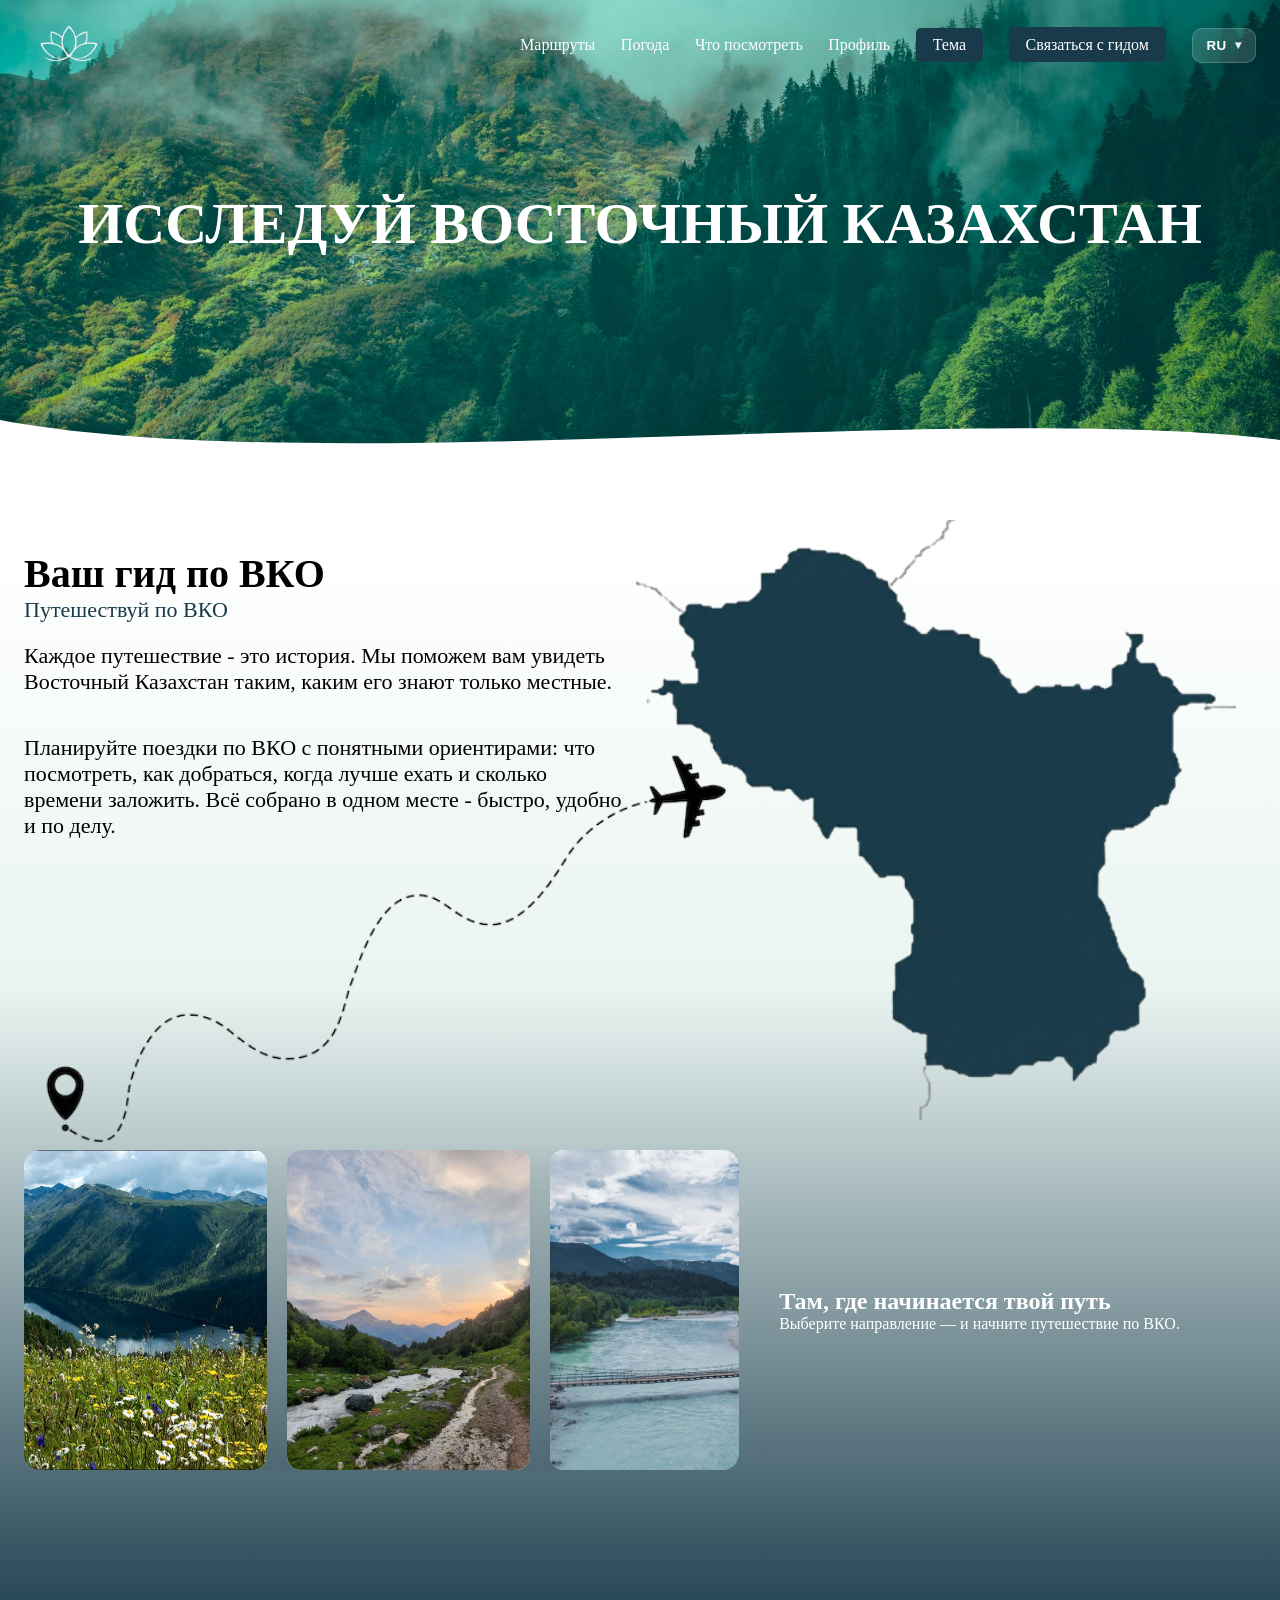
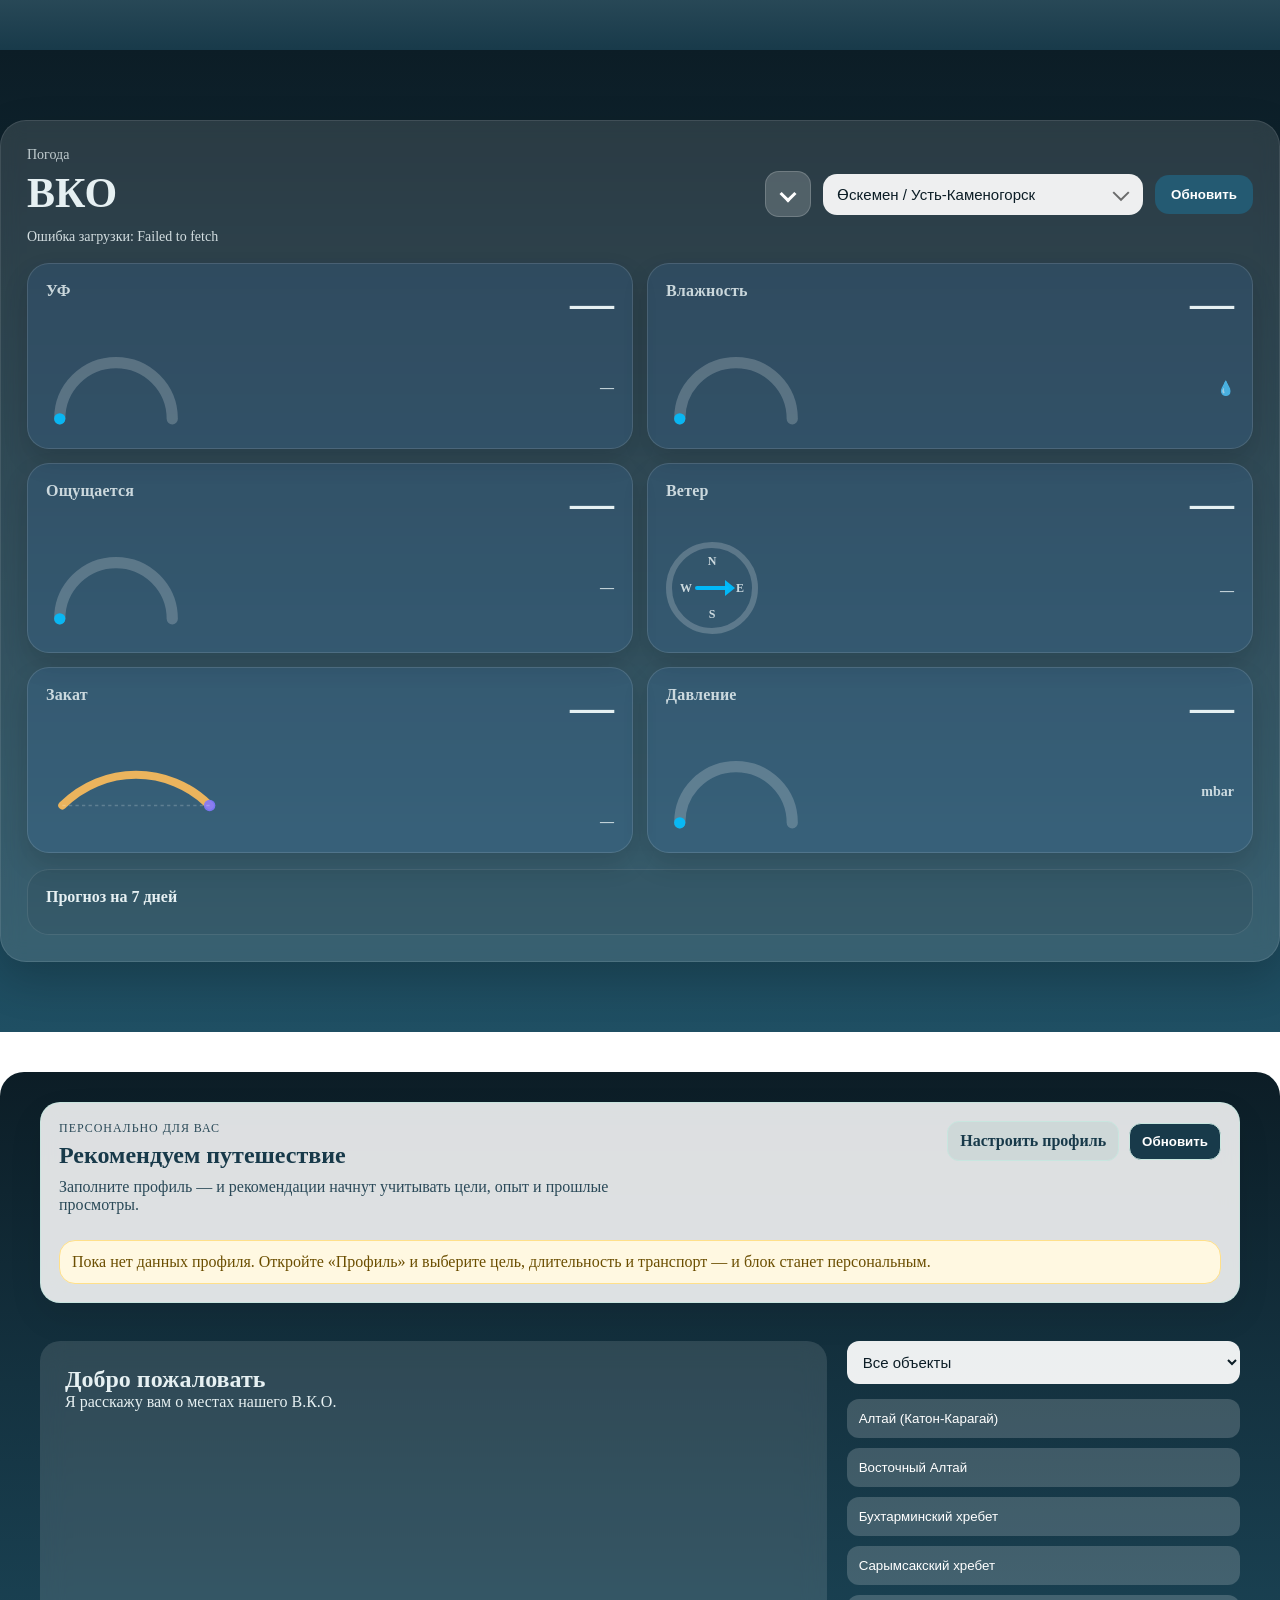
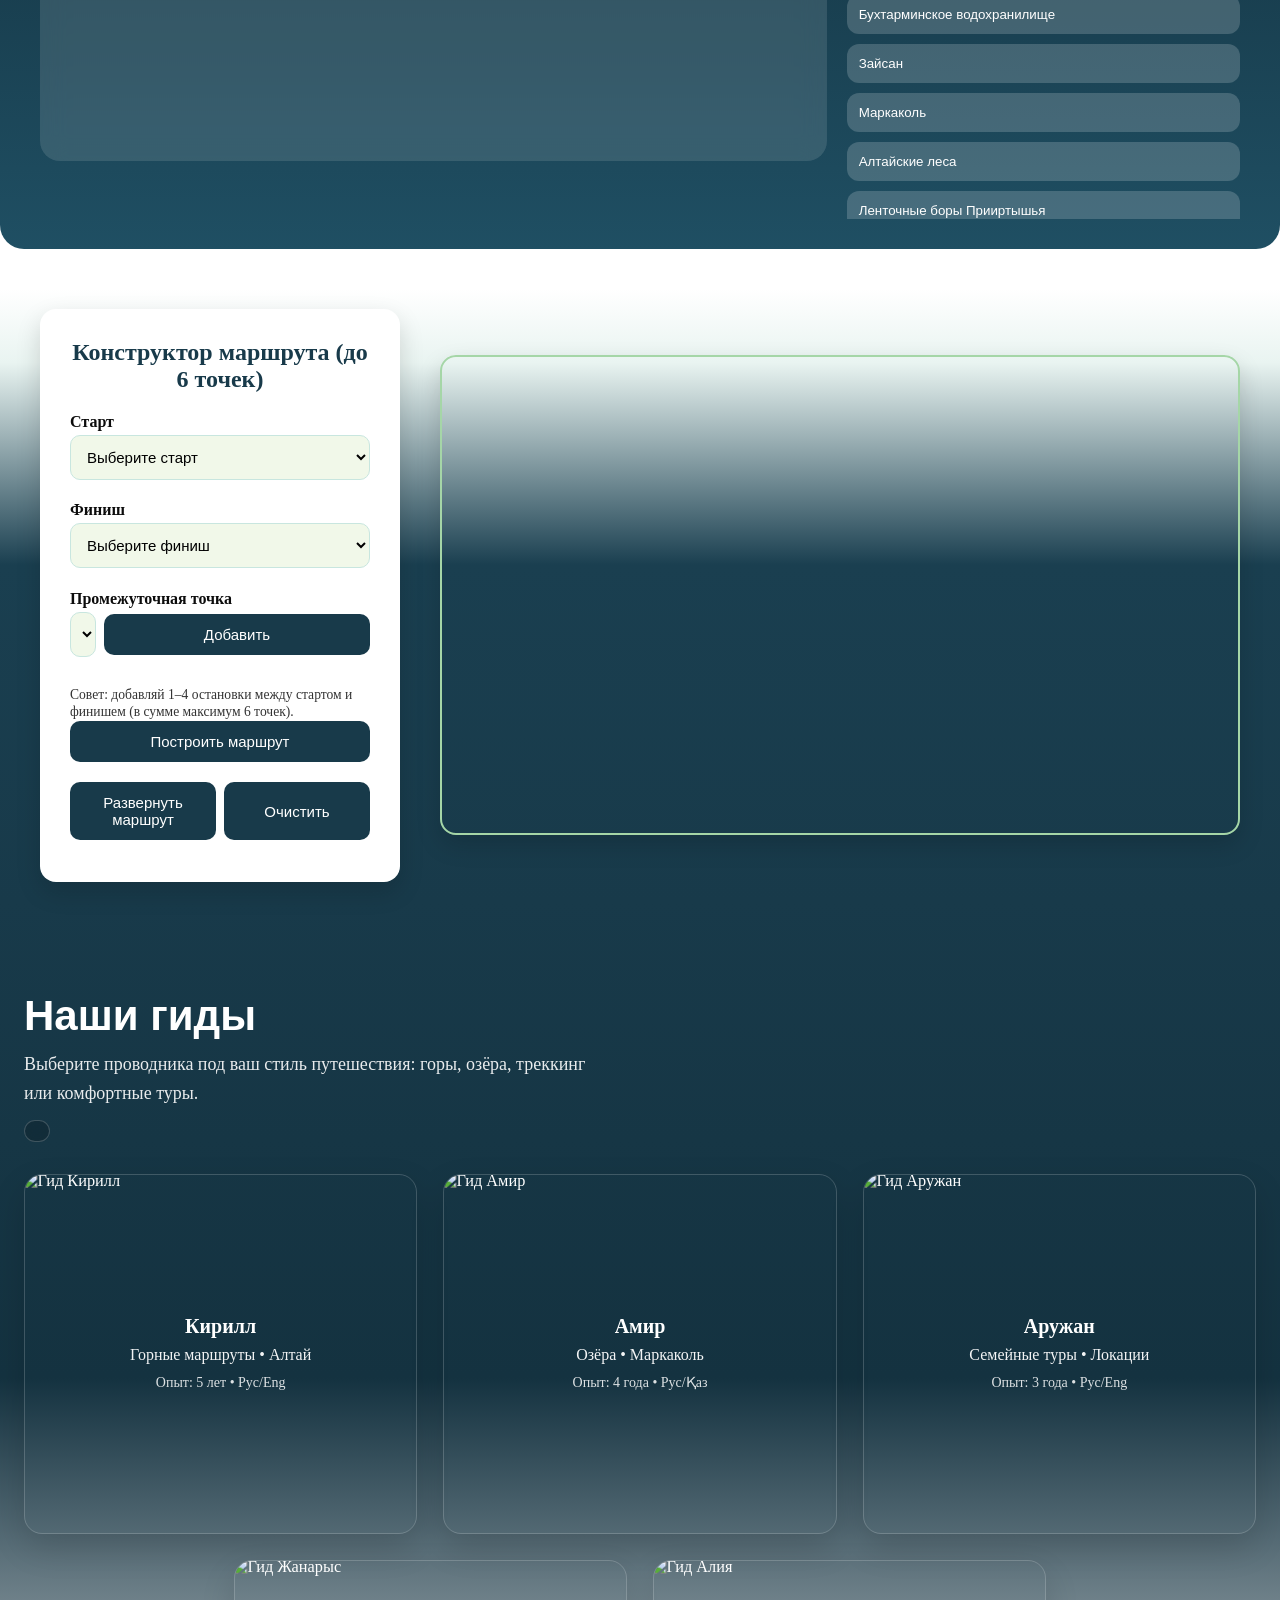
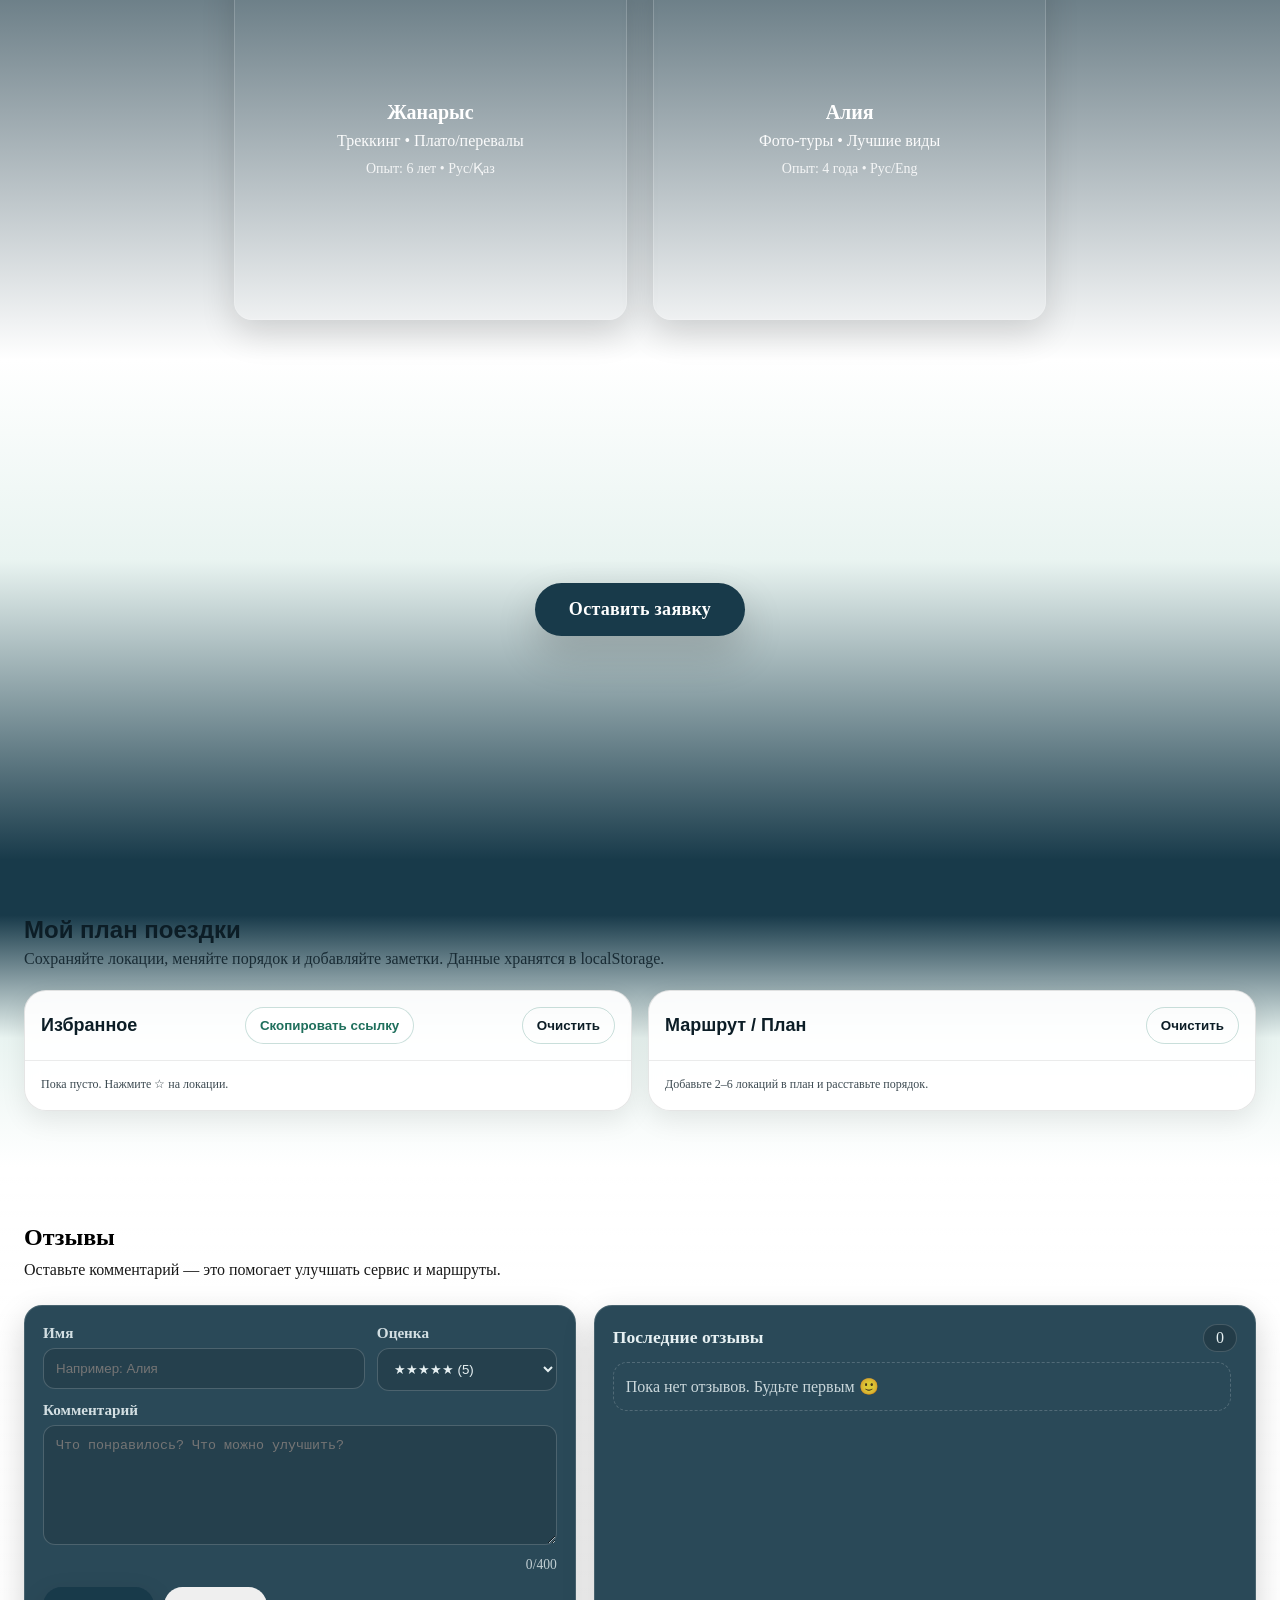
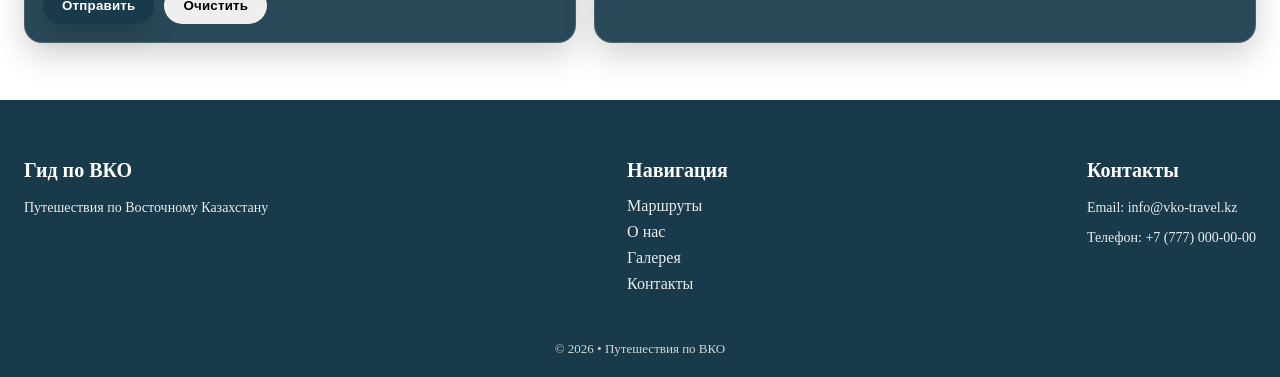
==== index_personalized.multistop.html @ 63cfa0b7 "Add files via upload" ====
<!DOCTYPE html>
<html lang="ru">
<head>
    <meta charset="UTF-8">
    <title>Гид по Восточному Казахстану</title>

    <!-- ОСНОВНОЙ CSS -->
    <link rel="stylesheet" href="quide_1.fixed.full.v2.css">
    <link rel="stylesheet" href="https://unpkg.com/leaflet/dist/leaflet.css">
    <link rel="stylesheet" href="https://unpkg.com/leaflet-routing-machine/dist/leaflet-routing-machine.css">



</head>

<body>

    <!-- ===== HEADER ===== -->
    <div class="wrapper">
        <svg class="wave" viewBox="0 0 1440 150" preserveAspectRatio="none">
            <path d="M0,30 C360,120 1080,0 1440,60 L1440,150 L0,150 Z" fill="#ffffff"></path>
        </svg>

        <header class="container">
            <div class="header-top">
                <img src="lotus.png" class="LOGO">
                <nav class="main-nav">
                    <ul>
                        <li><a href="#map12345">Маршруты</a></li>
                        <li><a href="#wx">Погода</a></li>
                        <li><a href="#info">Что посмотреть</a></li>
                        <li><a href="profile_1_v2.html">Профиль</a></li>
                        <li class="theme-toggle">
                            <button id="themeToggle">Тема</button>
                        </li>
                        <li class="btn"><a href="tel:+77711623673">Связаться с гидом</a></li>
                        <li class="lang" id="langSwitch">
                            <button class="lang-btn" type="button" aria-haspopup="true" aria-expanded="false" aria-label="Выбор языка">
                                RU
                                <span class="lang-caret" aria-hidden="true">▾</span>
                            </button>

                            <div class="lang-menu" role="menu" aria-label="Языки">
                                <a class="lang-item is-active" role="menuitem" href="HTMLPage2.html" lang="ru" hreflang="ru">Русский</a>
                                <a class="lang-item" role="menuitem" href="HTMLPage2_KZ.html" lang="kk" hreflang="kk">Қазақша</a>
                                <a class="lang-item" role="menuitem" href="HTMLPage2_EN.html" lang="en" hreflang="en">English</a>
                            </div>
                        </li>

                    </ul>
                </nav>

            </div>
            <h1>ИССЛЕДУЙ ВОСТОЧНЫЙ КАЗАХСТАН</h1>


        </header>
    </div>

    <!-- ===== HERO ===== -->
    <div class="second">
        <div class="hero container">
            <img class="map" id="heroMap" src="map.png" alt="Карта ВКО">

            <div class="hero-info">
                <h3>Ваш гид по ВКО</h3>
                <p id="green">Путешествуй по ВКО</p>

                <p>
                    Каждое путешествие - это история.
                    Мы поможем вам увидеть Восточный Казахстан таким, каким его знают только местные.
                </p>

                <p>
                    Планируйте поездки по ВКО с понятными ориентирами: что посмотреть, как добраться, когда лучше ехать и сколько времени заложить.
                    Всё собрано в одном месте - быстро, удобно и по делу.
                </p>
            </div>

            <img class="air" src="air.png" alt="">
        </div>

        <!-- ВАЖНО: сброс float/обтекания, чтобы карусель начиналась корректно -->
        <div style="clear: both;"></div>

        <section class="carusel">
            <div class="main_cro container">
                <div class="events-slider no-arrows">
                    <div class="events-window">
                        <div class="events-track">

                            <div class="card"><img src="katon-plato.jpg" alt="Фото 2"></div>
                            <div class="card"><img src="katon.jpeg" alt="Фото 2"></div>
                            <div class="card"><img src="katon-rika.jpg" alt="Фото 2"></div>
                            <div class="card"><img src="liys.png" alt="Фото 2"></div>
                            <div class="card"><img src="goluboyozero.jpeg" alt="Фото 2"></div>
                            <div class="card"><img src="tursugyn.jpg" alt="Фото 2"></div>
                            <div class="card"><img src="katon-plato.jpg" alt="Фото 2"></div>
                            <div class="card"><img src="osyl.jpeg" alt="Фото 2"></div>
                            <div class="card"><img src="beluha.png" alt="Фото 2"></div>
                            <div class="card"><img src="priirtysh.jpg" alt="Фото 3"></div>
                            <div class="card"><img src="vodopad.jpeg" alt="Фото 2"></div>
                            <div class="card"><img src="ozera.jpeg" alt="Фото 2"></div>

                            <div class="card"><img src="sibiny_1.jpeg" alt="Фото 2"></div>
                            <div class="card"><img src="sibiny_2.jpeg" alt="Фото 2"></div>
                            <div class="card"><img src="turgen.jpg" alt="Фото 2"></div>
                            <div class="card"><img src="zakat.jpg" alt="Фото 2"></div>
                            <div class="card"><img src="krasivo.jpeg" alt="Фото 2"></div>
                            <div class="card"><img src="sibiny_1.jpeg" alt="Фото 2"></div>
                            <div class="card"><img src="gorakrasivo.jpeg" alt="Фото 3"></div>


                        </div>
                    </div>
                </div>

                <div class="nothero-info">
                    <h2>Там, где начинается твой путь</h2>
                    <p>Выберите направление — и начните путешествие по ВКО.</p>
                </div>
            </div>
        </section>
    </div>


    <section class="wx-screen" id="wx">
        <div class="container wx-wrap">
            <div class="wx-top">
                <div>
                    <div class="wx-kicker">Погода</div>
                    <h2 class="wx-title">ВКО</h2>
                </div>

                <div class="wx-controls">
                    <button class="wx-collapse" id="wxCollapse" aria-expanded="true" title="Свернуть/развернуть">
                        <span class="wx-chev" aria-hidden="true"></span>
                    </button>

                    <div class="wx-select-wrap">
                        <select class="wx-select" id="wxRegion"></select>
                    </div>

                    <button class="wx-btn" id="wxReload" type="button">Обновить</button>
                </div>
            </div>

            <div class="wx-meta" id="wxMeta">Загрузка…</div>

            <div class="wx-panel" id="wxPanel">
                <div class="wx-grid">
                    <!-- 1: UV -->
                    <div class="wx-card" data-card="uv">
                        <div class="wx-card-head">
                            <div class="wx-label">УФ</div>
                            <div class="wx-big" id="uvText">—</div>
                        </div>

                        <div class="wx-gauge">
                            <svg viewBox="0 0 120 80" class="wx-gsvg">
                                <path class="wx-track" d="M10 70 A50 50 0 0 1 110 70" />
                                <path class="wx-prog" d="M10 70 A50 50 0 0 1 110 70" />
                                <circle class="wx-dot" cx="10" cy="70" r="5" />
                            </svg>
                            <div class="wx-sub" id="uvSub">—</div>
                        </div>
                    </div>

                    <!-- 2: Humidity -->
                    <div class="wx-card" data-card="hum">
                        <div class="wx-card-head">
                            <div class="wx-label">Влажность</div>
                            <div class="wx-big" id="humText">—</div>
                        </div>

                        <div class="wx-gauge">
                            <svg viewBox="0 0 120 80" class="wx-gsvg">
                                <path class="wx-track" d="M10 70 A50 50 0 0 1 110 70" />
                                <path class="wx-prog" d="M10 70 A50 50 0 0 1 110 70" />
                                <circle class="wx-dot" cx="10" cy="70" r="5" />
                            </svg>
                            <div class="wx-sub">💧</div>
                        </div>
                    </div>

                    <!-- 3: Feels like -->
                    <div class="wx-card" data-card="feel">
                        <div class="wx-card-head">
                            <div class="wx-label">Ощущается</div>
                            <div class="wx-big" id="feelText">—</div>
                        </div>

                        <div class="wx-gauge">
                            <svg viewBox="0 0 120 80" class="wx-gsvg">
                                <path class="wx-track" d="M10 70 A50 50 0 0 1 110 70" />
                                <path class="wx-prog" d="M10 70 A50 50 0 0 1 110 70" />
                                <circle class="wx-dot" cx="10" cy="70" r="5" />
                            </svg>
                            <div class="wx-sub" id="feelSub">—</div>
                        </div>
                    </div>

                    <!-- 4: Wind -->
                    <div class="wx-card" data-card="wind">
                        <div class="wx-card-head">
                            <div class="wx-label">Ветер</div>
                            <div class="wx-big" id="windText">—</div>
                        </div>

                        <div class="wx-compass">
                            <div class="wx-compass-ring">
                                <div class="wx-n">N</div><div class="wx-e">E</div><div class="wx-s">S</div><div class="wx-w">W</div>
                                <div class="wx-arrow" id="windArrow"></div>
                            </div>
                            <div class="wx-sub" id="windSub">—</div>
                        </div>
                    </div>

                    <!-- 5: Sunset -->
                    <div class="wx-card" data-card="sun">
                        <div class="wx-card-head">
                            <div class="wx-label">Закат</div>
                            <div class="wx-big" id="sunsetText">—</div>
                        </div>

                        <div class="wx-sunline">
                            <svg viewBox="0 0 220 90" class="wx-sunsvg">
                                <path class="wx-suntrack" d="M20 70 C70 20 150 20 200 70" />
                                <circle class="wx-sundot" cx="200" cy="70" r="7" />
                                <line class="wx-horizon" x1="20" y1="70" x2="200" y2="70" />
                            </svg>
                            <div class="wx-sub" id="sunSub">—</div>
                        </div>
                    </div>

                    <!-- 6: Pressure -->
                    <div class="wx-card" data-card="press">
                        <div class="wx-card-head">
                            <div class="wx-label">Давление</div>
                            <div class="wx-big" id="pressText">—</div>
                        </div>

                        <div class="wx-gauge">
                            <svg viewBox="0 0 120 80" class="wx-gsvg">
                                <path class="wx-track" d="M10 70 A50 50 0 0 1 110 70" />
                                <path class="wx-prog" d="M10 70 A50 50 0 0 1 110 70" />
                                <circle class="wx-dot" cx="10" cy="70" r="5" />
                            </svg>
                            <div class="wx-sub">mbar</div>
                        </div>
                    </div>
                </div>

                <div class="wx-forecast">
                    <div class="wx-forecast-title">Прогноз на 7 дней</div>
                    <div class="wx-days" id="wxDays"></div>
                </div>
            </div>
        </div>
    </section>


    <div class="app">


        <!-- ===== ПЕРСОНАЛЬНЫЕ РЕКОМЕНДАЦИИ ===== -->
        <section class="reco" id="reco" aria-labelledby="recoTitle">
            <div class="reco-head">
                <div>
                    <div class="reco-kicker">Персонально для вас</div>
                    <h2 class="reco-title" id="recoTitle">Рекомендуем путешествие</h2>
                    <p class="reco-sub" id="recoSub">Заполните профиль — и рекомендации начнут учитывать цели, опыт и прошлые просмотры.</p>
                </div>

                <div class="reco-actions">
                    <a class="reco-link" href="profile_1_v2.html" title="Настроить профиль">Настроить профиль</a>
                    <button class="reco-btn" id="recoRefresh" type="button" title="Пересчитать рекомендации">Обновить</button>
                </div>
            </div>

            <div class="reco-grid" id="recoGrid" aria-live="polite"></div>

            <div class="reco-empty" id="recoEmpty" hidden>
                <p style="margin:0;">Пока нет данных профиля. Откройте «Профиль» и выберите цель, длительность и транспорт — и блок станет персональным.</p>
            </div>
        </section>

        <!-- ИНФО-ЭКРАН -->
        <div class="info-panel" id="info">
            <h2>Добро пожаловать</h2>
            <p>Я расскажу вам о местах нашего В.К.О.</p>
        </div>

        <!-- ПАНЕЛЬ УПРАВЛЕНИЯ -->
        <div class="side">
            <select id="filter" onchange="applyFilter()">
                <option value="all">Все объекты</option>
                <option value="mountains">Горы и хребты</option>
                <option value="lakes">Озёра и водохранилища</option>
                <option value="rivers">Реки</option>
                <option value="forests">Леса и тайга</option>
                <option value="plateaus">Плато</option>
                <option value="canyons">Каньоны и ущелья</option>
                <option value="steppes">Степи и луга</option>
                <option value="glaciers">Ледники</option>
            </select>

            <div class="buttons" id="buttons"></div>
        </div>
    </div>


    <script src="script_personalized.fixed.v2.js"></script>

    <script>
        /* ===== Персонализация главной страницы по localStorage.userProfile ===== */
        (function () {
            const PROFILE_KEY = "userProfile";
            const HISTORY_KEY = "userHistory_v1";

            function safeParse(json) {
                try { return JSON.parse(json); } catch { return null; }
            }

            function getProfile() {
                const raw = localStorage.getItem(PROFILE_KEY);
                const p = raw ? safeParse(raw) : null;
                if (!p || typeof p !== "object") return null;
                return {
                    name: typeof p.name === "string" ? p.name.trim() : "",
                    notes: typeof p.notes === "string" ? p.notes.trim() : "",
                    goal: typeof p.goal === "string" ? p.goal : "",
                    level: typeof p.level === "string" ? p.level : "",
                    duration: typeof p.duration === "string" ? p.duration : "",
                    transport: typeof p.transport === "string" ? p.transport : "",
                    interests: Array.isArray(p.interests) ? p.interests.filter(Boolean) : [],
                };
            }

            function getHistory() {
                const raw = localStorage.getItem(HISTORY_KEY);
                const h = raw ? safeParse(raw) : null;
                if (!h || typeof h !== "object") {
                    return { views: {}, byType: {}, last: [] };
                }
                return {
                    views: (h.views && typeof h.views === "object") ? h.views : {},
                    byType: (h.byType && typeof h.byType === "object") ? h.byType : {},
                    last: Array.isArray(h.last) ? h.last : [],
                };
            }

            function setHistory(h) {
                localStorage.setItem(HISTORY_KEY, JSON.stringify(h));
            }

            /* Вызывается из script.js при клике по месту */
            window.trackPlaceView = function (place) {
                if (!place || !place.name) return;
                const h = getHistory();
                h.views[place.name] = (h.views[place.name] || 0) + 1;
                if (place.type) h.byType[place.type] = (h.byType[place.type] || 0) + 1;
                h.last.unshift({ name: place.name, type: place.type || "", ts: Date.now() });
                h.last = h.last.slice(0, 20);
                setHistory(h);
            };

            const GOAL_TYPES = {
                relax: ["lakes", "forests", "rivers", "steppes"],
                family: ["lakes", "forests", "rivers", "steppes"],
                trekking: ["mountains", "plateaus", "canyons", "glaciers"],
                photo: ["mountains", "plateaus", "canyons", "glaciers", "lakes"],
                fishing: ["lakes", "rivers"],
            };

            /* Подписи */
            const LABELS = {
                goal: { relax: "Relax", family: "Family", trekking: "Trekking", photo: "Photo", fishing: "Fishing" },
                level: { beginner: "Beginner", medium: "Medium", advanced: "Advanced" },
                duration: { "1day": "1 day", weekend: "Weekend", "3to5": "3–5 days" },
                transport: { car: "Car", public: "Public", tour: "Tour" },
                interests: {
                    lakes: "Озёра",
                    mountains: "Горы",
                    waterfalls: "Водопады",
                    canyons: "Каньоны",
                    forests: "Леса/тайга",
                    rivers: "Реки",
                    plateaus: "Плато",
                    steppes: "Степи/луга",
                    glaciers: "Ледники",
                }
            };

            function label(group, key) {
                return (LABELS[group] && LABELS[group][key]) ? LABELS[group][key] : String(key);
            }

            /* Мини-мета по доступности и времени (можешь расширять) */
            const PLACE_META = {
                "Алтай (Катон-Карагай)": { minDays: 3, access: ["car", "tour"] },
                "Восточный Алтай": { minDays: 3, access: ["car", "tour"] },
                "Катон-Карагайское плато": { minDays: 2, access: ["car", "tour"] },
                "Маркаколь": { minDays: 3, access: ["car", "tour"] },
                "Ледники Восточного Алтая": { minDays: 3, access: ["tour", "car"] },
                "Ледник Белуха": { minDays: 4, access: ["tour", "car"] },
                "Озеро Зайсан": { minDays: 2, access: ["car", "tour"] },
                "Бухтарминское водохранилище": { minDays: 1, access: ["car", "public", "tour"] },
                "Ленточные боры Прииртышья": { minDays: 1, access: ["car", "public"] },
                "Иртыш": { minDays: 1, access: ["car", "public"] },
                "Ульбинское плато": { minDays: 1, access: ["car", "tour"] },
            };

            function durationMaxDays(duration) {
                if (duration === "1day") return 1;
                if (duration === "weekend") return 2;
                if (duration === "3to5") return 5;
                return 2;
            }

            function defaultMeta(place) {
                const type = place.type;
                const minDays = (type === "glaciers") ? 3
                    : (type === "mountains" || type === "plateaus" || type === "canyons") ? 2
                        : 1;

                const access = (type === "lakes" || type === "forests" || type === "rivers" || type === "steppes")
                    ? ["car", "public", "tour"]
                    : ["car", "tour"];

                return { minDays, access };
            }

            function extractPreview(placeContent) {
                try {
                    const doc = new DOMParser().parseFromString(placeContent, "text/html");
                    const img = doc.querySelector("img.place-photo")?.getAttribute("src") || "";
                    const text = (doc.querySelector(".place-text")?.textContent || "").trim();
                    return { img, text };
                } catch {
                    return { img: "", text: "" };
                }
            }

            function topTypeFromHistory(history) {
                let best = "";
                let bestN = 0;
                for (const [t, n] of Object.entries(history.byType || {})) {
                    if (n > bestN) { bestN = n; best = t; }
                }
                return best;
            }

            /* ===== “Интеллектуальный” скоринг (профиль + история действий) ===== */
            function scorePlace(place, profile, history) {
                let score = 0;
                const type = place.type;

                const meta = PLACE_META[place.name] || defaultMeta(place);
                const maxDays = durationMaxDays(profile.duration);

                /* 1) Интересы — самый сильный сигнал */
                if (profile.interests.includes(type)) score += 40;

                /* 2) Цель */
                const goalTypes = GOAL_TYPES[profile.goal] || [];
                if (goalTypes.includes(type)) score += 20;

                /* 3) Уровень */
                if (profile.level === "beginner") {
                    if (type === "glaciers") score -= 35;
                    else if (type === "mountains" || type === "canyons" || type === "plateaus") score -= 10;
                    else score += 6;
                } else if (profile.level === "advanced") {
                    if (type === "glaciers" || type === "mountains" || type === "canyons" || type === "plateaus") score += 10;
                }

                /* 4) Длительность */
                if (meta.minDays <= maxDays) score += 12;
                else score -= 22;

                /* 5) Транспорт */
                if (profile.transport) {
                    if (meta.access.includes(profile.transport)) score += 10;
                    else score -= 25;
                }

                /* 6) Предыдущие действия: не повторяем просмотренное */
                const views = (history.views && history.views[place.name]) ? history.views[place.name] : 0;
                if (views > 0) score -= 15;

                /* 7) Похожее на то, что смотрели */
                const histTopType = topTypeFromHistory(history);
                if (histTopType && histTopType === type && views === 0) score += 8;

                /* 8) Мини-бонус за заполненность профиля */
                const filled = [profile.goal, profile.level, profile.duration, profile.transport].filter(Boolean).length;
                score += filled * 1.5;

                return score;
            }

            function buildReason(place, profile, history) {
                const reasons = [];
                if (profile.interests.includes(place.type)) reasons.push("совпадает с интересами");
                if ((GOAL_TYPES[profile.goal] || []).includes(place.type)) reasons.push("подходит под цель");
                const meta = PLACE_META[place.name] || defaultMeta(place);

                if (profile.duration) {
                    const maxDays = durationMaxDays(profile.duration);
                    if (meta.minDays <= maxDays) reasons.push("успеете по времени");
                }

                if (profile.transport && meta.access.includes(profile.transport)) reasons.push("реально добраться вашим транспортом");

                const histTopType = topTypeFromHistory(history);
                if (histTopType && histTopType === place.type) reasons.push("похоже на то, что вы смотрели раньше");

                if (reasons.length === 0) reasons.push("может понравиться по общему профилю");
                return reasons.slice(0, 3).join(" • ");
            }

            function chip(text) {
                const span = document.createElement("span");
                span.className = "reco-chip";
                span.textContent = text;
                return span;
            }

            function renderRecommendations() {
                const grid = document.getElementById("recoGrid");
                const empty = document.getElementById("recoEmpty");
                const sub = document.getElementById("recoSub");
                if (!grid || !empty || !sub) return;

                const profile = getProfile();
                const history = getHistory();

                const hasProfile = !!(profile && (profile.goal || profile.duration || profile.transport || (profile.interests && profile.interests.length)));
                if (!hasProfile) {
                    grid.innerHTML = "";
                    empty.hidden = false;
                    sub.textContent = "Заполните профиль — и рекомендации начнут учитывать цели, опыт и прошлые просмотры.";
                    return;
                }

                empty.hidden = true;

                const username = profile.name ? `, ${profile.name}` : "";
                const interestsTxt = (profile.interests || []).length
                    ? `Интересы: ${(profile.interests || []).map(t => label("interests", t)).join(", ")}`
                    : "";
                sub.textContent = `Мы учитываем ваш профиль${username}. ${interestsTxt}`.trim();

                const list = (typeof places !== "undefined" && Array.isArray(places)) ? places.slice() : [];
                const ranked = list
                    .map(p => ({ p, s: scorePlace(p, profile, history) }))
                    .sort((a, b) => b.s - a.s)
                    .slice(0, 4)
                    .map(x => x.p);

                grid.innerHTML = "";

                ranked.forEach(p => {
                    const { img, text } = extractPreview(p.content);

                    const card = document.createElement("article");
                    card.className = "reco-card";

                    const media = document.createElement("div");
                    media.className = "reco-media";
                    if (img) media.style.backgroundImage = `url('${img}')`;

                    const body = document.createElement("div");
                    body.className = "reco-body";

                    const title = document.createElement("h3");
                    title.className = "reco-card-title";
                    title.textContent = p.name;

                    const chips = document.createElement("div");
                    chips.className = "reco-chips";
                    if (profile.goal) chips.appendChild(chip(`цель: ${label("goal", profile.goal)}`));
                    if (profile.duration) chips.appendChild(chip(`время: ${label("duration", profile.duration)}`));
                    if (profile.transport) chips.appendChild(chip(`транспорт: ${label("transport", profile.transport)}`));
                    if (profile.interests.includes(p.type)) chips.appendChild(chip(`интерес: ${label("interests", p.type)}`));

                    const reason = document.createElement("p");
                    reason.className = "reco-reason";
                    reason.textContent = buildReason(p, profile, history);

                    const teaser = document.createElement("p");
                    teaser.className = "reco-teaser";
                    teaser.textContent = text ? (text.length > 160 ? text.slice(0, 160) + "…" : text) : "";

                    const actions = document.createElement("div");
                    actions.className = "reco-card-actions";

                    const openBtn = document.createElement("button");
                    openBtn.type = "button";
                    openBtn.className = "reco-btn";
                    openBtn.textContent = "Открыть описание";
                    openBtn.addEventListener("click", () => {
                        const info = document.getElementById("info");
                        if (info) {
                            info.innerHTML = p.content;
                            window.trackPlaceView?.(p);
                            info.scrollIntoView({ behavior: "smooth", block: "start" });
                        }
                    });

                    const toFilter = document.createElement("button");
                    toFilter.type = "button";
                    toFilter.className = "reco-btn ghost";
                    toFilter.textContent = "Показать похожие";
                    toFilter.addEventListener("click", () => {
                        const sel = document.getElementById("filter");
                        if (sel) {
                            sel.value = p.type;
                            if (typeof applyFilter === "function") applyFilter();
                            document.getElementById("buttons")?.scrollIntoView({ behavior: "smooth", block: "start" });
                        }
                    });

                    actions.appendChild(openBtn);
                    actions.appendChild(toFilter);

                    body.appendChild(title);
                    body.appendChild(chips);
                    body.appendChild(reason);
                    if (teaser.textContent) body.appendChild(teaser);
                    body.appendChild(actions);

                    card.appendChild(media);
                    card.appendChild(body);
                    grid.appendChild(card);
                });
            }

            window.refreshRecommendations = renderRecommendations;

            const btn = document.getElementById("recoRefresh");
            if (btn) btn.addEventListener("click", renderRecommendations);

            renderRecommendations();
        })();
    </script>


    <!-- ===== СЕКЦИЯ КАРТЫ (ПЕРЕД ФУТЕРОМ) ===== -->
    <section class="route-section" id="map12345">
        <div class="route-wrapper">

            <div class="panel">
                <h2>Конструктор маршрута (до 6 точек)</h2>

                <label class="route-label" for="pointStart">Старт</label>
                <select id="pointStart">
                    <option value="">Выберите старт</option>
                </select>

                <label class="route-label" for="pointEnd">Финиш</label>
                <select id="pointEnd">
                    <option value="">Выберите финиш</option>
                </select>

                <div class="route-stops">
                    <label class="route-label" for="pointAdd">Промежуточная точка</label>
                    <div class="route-stops-row">
                        <select id="pointAdd">
                            <option value="">Добавить остановку…</option>
                        </select>
                        <button id="stopAddBtn" type="button" class="swap">Добавить</button>
                    </div>

                    <ul class="stops-list" id="stopsList"></ul>
                    <p class="route-hint">Совет: добавляй 1–4 остановки между стартом и финишем (в сумме максимум 6 точек).</p>
                </div>

                <button id="routeBuild" type="button">Построить маршрут</button>
                <div class="route-actions">
                    <button id="routeSwap" type="button" class="swap">Развернуть маршрут</button>
                    <button id="routeClear" type="button" class="swap danger">Очистить</button>
                </div>

                <div class="route-info" id="routeInfo"></div>
            </div>

            <div id="map"></div>

        </div>
    </section>

    <section class="guides" id="guides">
        <div class="container">
            <div class="guides-head">
                <h2 class="guides-title">Наши гиды</h2>
                <p class="guides-subtitle">
                    Выберите проводника под ваш стиль путешествия: горы, озёра, треккинг или комфортные туры.
                </p>

                <!-- Добавлено: строка с рекомендацией -->
                <p class="guides-reco" id="guidesReco" hidden></p>
            </div>

            <div class="guides-grid">
                <article class="guide-card" data-guide="g1">
                    <img class="guide-img" src="" alt="Гид Кирилл">
                    <div class="guide-overlay">
                        <h3 class="guide-name">Кирилл</h3>
                        <p class="guide-role">Горные маршруты • Алтай</p>
                        <p class="guide-meta">Опыт: 5 лет • Рус/Eng</p>
                    </div>
                </article>

                <article class="guide-card" data-guide="g2">
                    <img class="guide-img" src="" alt="Гид Амир">
                    <div class="guide-overlay">
                        <h3 class="guide-name">Амир</h3>
                        <p class="guide-role">Озёра • Маркаколь</p>
                        <p class="guide-meta">Опыт: 4 года • Рус/Қаз</p>
                    </div>
                </article>

                <article class="guide-card" data-guide="g3">
                    <img class="guide-img" src="" alt="Гид Аружан">
                    <div class="guide-overlay">
                        <h3 class="guide-name">Аружан</h3>
                        <p class="guide-role">Семейные туры • Локации</p>
                        <p class="guide-meta">Опыт: 3 года • Рус/Eng</p>
                    </div>
                </article>

                <article class="guide-card" data-guide="g4">
                    <img class="guide-img" src="" alt="Гид Жанарыс">
                    <div class="guide-overlay">
                        <h3 class="guide-name">Жанарыс</h3>
                        <p class="guide-role">Треккинг • Плато/перевалы</p>
                        <p class="guide-meta">Опыт: 6 лет • Рус/Қаз</p>
                    </div>
                </article>

                <article class="guide-card" data-guide="g5">
                    <img class="guide-img" src="" alt="Гид Алия">
                    <div class="guide-overlay">
                        <h3 class="guide-name">Алия</h3>
                        <p class="guide-role">Фото-туры • Лучшие виды</p>
                        <p class="guide-meta">Опыт: 4 года • Рус/Eng</p>
                    </div>
                </article>

            </div>
        </div>
    </section>


    <section class="apply-cta-screen">
        <a class="apply-btn" href="HTMLPage1.html" target="_blank" rel="noopener">Оставить заявку</a>
    </section>

    <section class="trip" id="trip">
        <div class="container">
            <h2>Мой план поездки</h2>
            <p class="trip-sub">Сохраняйте локации, меняйте порядок и добавляйте заметки. Данные хранятся в localStorage.</p>

            <div class="trip-grid">
                <div class="trip-card">
                    <div class="trip-head">
                        <h3>Избранное</h3>
                        <button class="trip-btn" type="button" id="tripShareLink">Скопировать ссылку</button>


                        <button class="trip-btn ghost" type="button" id="tripClearFav">Очистить</button>
                    </div>
                    <div id="favList" class="trip-list"></div>
                </div>

                <div class="trip-card">
                    <div class="trip-head">
                        <h3>Маршрут / План</h3>
                        <button class="trip-btn ghost" type="button" id="tripClearPlan">Очистить</button>
                    </div>
                    <div id="planList" class="trip-list"></div>
                </div>
            </div>
        </div>
    </section>

    <!-- ===== FOOTER ===== -->
    <!-- ===================== COMMENTS / REVIEWS ===================== -->
    <section id="comments" class="comments-section">
        <div class="container">
            <h2 class="section-title">Отзывы</h2>
            <p class="comments-subtitle">Оставьте комментарий — это помогает улучшать сервис и маршруты.</p>

            <div class="comments-grid">
                <form id="commentForm" class="comment-form">
                    <div class="comment-row">
                        <label class="comment-field">
                            <span class="comment-label">Имя</span>
                            <input id="commentName" type="text" maxlength="40" placeholder="Например: Алия" required>
                        </label>

                        <label class="comment-field">
                            <span class="comment-label">Оценка</span>
                            <select id="commentRating" required>
                                <option value="5">★★★★★ (5)</option>
                                <option value="4">★★★★☆ (4)</option>
                                <option value="3">★★★☆☆ (3)</option>
                                <option value="2">★★☆☆☆ (2)</option>
                                <option value="1">★☆☆☆☆ (1)</option>
                            </select>
                        </label>
                    </div>

                    <label class="comment-field comment-field-full">
                        <span class="comment-label">Комментарий</span>
                        <textarea id="commentText" rows="4" maxlength="400" placeholder="Что понравилось? Что можно улучшить?" required></textarea>
                        <span class="comment-hint"><span id="commentCount">0</span>/400</span>
                    </label>

                    <div class="comment-actions">
                        <button type="submit" class="btn btn-primary">Отправить</button>
                        <button type="button" class="btn btn-secondary" id="clearReviews">Очистить</button>
                    </div>

         
                </form>

                <div class="comment-list-card">
                    <div class="comment-list-head">
                        <h3 class="comment-list-title">Последние отзывы</h3>
                        <span class="comment-badge" id="commentsTotal">0</span>
                    </div>
                    <div id="commentsList" class="comment-list" aria-live="polite"></div>
                </div>
            </div>
        </div>
    </section>





    <footer class="footer">
        <div class="footer-container container">

            <div class="footer-about">
                <h4>Гид по ВКО</h4>
                <p>Путешествия по Восточному Казахстану</p>
            </div>

            <div class="footer-nav">
                <h4>Навигация</h4>
                <ul>
                    <li><a href="#">Маршруты</a></li>
                    <li><a href="#">О нас</a></li>
                    <li><a href="#">Галерея</a></li>
                    <li><a href="#">Контакты</a></li>
                </ul>
            </div>

            <div class="footer-contacts">
                <h4>Контакты</h4>
                <p>Email: info@vko-travel.kz</p>
                <p>Телефон: +7 (777) 000-00-00</p>
            </div>

        </div>
        <div class="footer-bottom">© 2026 • Путешествия по ВКО</div>
    </footer>

    <!-- ===== SCRIPTS ===== -->
    <script src="https://unpkg.com/leaflet/dist/leaflet.js"></script>
    <script src="https://unpkg.com/leaflet-routing-machine/dist/leaflet-routing-machine.min.js"></script>


    <script>
        (() => {
            const PROFILE_KEY = "userProfile";
            const LEVEL_RANK = { beginner: 1, medium: 2, advanced: 3 };


            const GUIDE_RULES = {
                g1: { displayName: "Кирилл", goals: ["trekking", "photo"], interests: ["mountains", "plateaus", "glaciers"], transport: ["car", "tour"], minLevel: "medium" },
                g2: { displayName: "Амир", goals: ["relax", "fishing", "family"], interests: ["lakes", "rivers"], transport: ["car", "tour", "public"], minLevel: "beginner" },
                g3: { displayName: "Аружан", goals: ["family", "relax"], interests: ["lakes", "forests", "steppes", "rivers"], transport: ["car", "tour", "public"], minLevel: "beginner" },
                g4: { displayName: "Жанарыс", goals: ["trekking"], interests: ["mountains", "plateaus", "canyons", "glaciers"], transport: ["car", "tour"], minLevel: "medium" },
                g5: { displayName: "Алия", goals: ["photo"], interests: ["mountains", "lakes", "plateaus", "canyons"], transport: ["car", "tour", "public"], minLevel: "beginner" },
            };

            // Если профиль сохраняется по-русски — приводим к нашим ключам.
            const MAP_GOAL = {
                "треккинг": "trekking", "trekking": "trekking",
                "фото": "photo", "фото-туры": "photo", "photo": "photo",
                "семейные": "family", "семейный": "family", "family": "family",
                "отдых": "relax", "relax": "relax",
                "рыбалка": "fishing", "fishing": "fishing",
            };

            const MAP_TRANSPORT = {
                "машина": "car", "авто": "car", "car": "car",
                "тур": "tour", "tour": "tour",
                "общественный": "public", "public": "public",
            };

            const MAP_INTEREST = {
                "горы": "mountains", "mountains": "mountains",
                "озёра": "lakes", "озера": "lakes", "lakes": "lakes",
                "леса": "forests", "forests": "forests",
                "степи": "steppes", "steppes": "steppes",
                "реки": "rivers", "rivers": "rivers",
                "плато": "plateaus", "plateaus": "plateaus",
                "каньоны": "canyons", "canyons": "canyons",
                "ледники": "glaciers", "glaciers": "glaciers",
            };

            const safeParse = (s) => { try { return JSON.parse(s); } catch { return null; } };
            const norm = (v) => (typeof v === "string" ? v.trim().toLowerCase() : "");

            const normalizeProfile = (p) => {
                const goal = MAP_GOAL[norm(p.goal)] || (p.goal || "");
                const transport = MAP_TRANSPORT[norm(p.transport)] || (p.transport || "");
                const level = norm(p.level); // ожидаем beginner/medium/advanced

                const interestsRaw = Array.isArray(p.interests) ? p.interests : [];
                const interests = interestsRaw
                    .map(x => MAP_INTEREST[norm(x)] || "")
                    .filter(Boolean);

                return { goal, transport, level, interests };
            };

            const getProfile = () => {
                const raw = localStorage.getItem(PROFILE_KEY);
                const p = raw ? safeParse(raw) : null;
                if (!p || typeof p !== "object") return null;

                return normalizeProfile({
                    goal: typeof p.goal === "string" ? p.goal : "",
                    level: typeof p.level === "string" ? p.level : "",
                    transport: typeof p.transport === "string" ? p.transport : "",
                    interests: Array.isArray(p.interests) ? p.interests : [],
                });
            };

            const levelRank = (l) => LEVEL_RANK[l] || 0;

            function scoreGuide(rule, profile) {
                // ЖЁСТКИЕ фильтры:
                if (profile.transport && !rule.transport?.includes(profile.transport)) return null;

                const pr = levelRank(profile.level);
                const mr = levelRank(rule.minLevel);
                if (pr && mr && pr < mr) return null;

                // Скоринг:
                const goalMatch = profile.goal && rule.goals?.includes(profile.goal);
                const interestMatches = (profile.interests || []).filter(t => rule.interests?.includes(t));
                const m = interestMatches.length;

                // Если вообще нет совпадений (ни цель, ни интересы) — не рекомендуем
                if (!goalMatch && m === 0) return null;

                let s = 0;
                if (goalMatch) s += 45;
                if (!goalMatch && profile.goal) s -= 15; // есть цель, но не совпало

                s += m * 18;            // интересы важнее
                if (m >= 2) s += 12;
                if (m >= 3) s += 8;

                return { score: s, goalMatch, interestMatches };
            }

            function clearRecommendation(cards) {
                for (const c of cards) {
                    c.classList.remove("recommended");
                    c.querySelector(".guide-badge")?.remove();
                }
            }

            function applyGuideRecommendation() {
                const grid = document.querySelector(".guides-grid");
                if (!grid) return;

                const cards = Array.from(grid.querySelectorAll(".guide-card[data-guide]"));
                if (!cards.length) return;

                const profile = getProfile();
                const hasProfile =
                    !!profile &&
                    (!!profile.goal || !!profile.level || !!profile.transport || (profile.interests?.length > 0));
                if (!hasProfile) return;

                const scored = cards
                    .map(card => {
                        const id = (card.getAttribute("data-guide") || "").trim();
                        const rule = GUIDE_RULES[id];
                        if (!rule) return null;

                        const r = scoreGuide(rule, profile);
                        if (!r) return null;

                        return { card, rule, ...r };
                    })
                    .filter(Boolean)
                    .sort((a, b) => (b.score || 0) - (a.score || 0));

                const best = scored[0];
                if (!best) return;

                // порог — чтобы не рекомендовать при слабом совпадении
                if (best.score < 35) return;

                clearRecommendation(cards);

                best.card.classList.add("recommended");
                const badge = document.createElement("span");
                badge.className = "guide-badge";
                badge.textContent = "Рекомендуем";
                best.card.appendChild(badge);

                const reco = document.getElementById("guidesReco");
                if (reco) {
                    reco.hidden = false;
                    reco.textContent = "Рекомендуемый гид: " + best.rule.displayName;
                }

                // поднимаем первым
                grid.prepend(best.card);
            }

            document.addEventListener("DOMContentLoaded", applyGuideRecommendation, { once: true });
        })();
    </script>


    <script>
        document.addEventListener("DOMContentLoaded", () => {
            const slider = document.querySelector(".events-slider");
            if (!slider) return;

            const track = slider.querySelector(".events-track");
            const windowEl = slider.querySelector(".events-window");
            const btnLeft = slider.querySelector(".arrow.left");
            const btnRight = slider.querySelector(".arrow.right");

            let step = 0;
            let gap = 0;
            let visible = 3;
            let auto = null;
            let isAnimating = false;
            let dir = "next"; // "next" | "prev"

            function ensureEnoughCards() {
                const base = Array.from(track.children);
                if (base.length === 0) return;

                // Нужно минимум visible+2, чтобы карусель не “кончалась”
                while (track.children.length < visible + 2) {
                    for (const c of base) {
                        if (track.children.length >= visible + 2) break;
                        track.appendChild(c.cloneNode(true));
                    }
                }
            }

            function recalc() {
                const card = track.querySelector(".card");
                if (!card) return;

                gap = parseFloat(getComputedStyle(track).gap) || 0;

                // ширина карточки (после загрузки изображений она стабильнее)
                const cardW = card.getBoundingClientRect().width;
                step = cardW + gap;

                const winW = windowEl.getBoundingClientRect().width;
                visible = Math.max(1, Math.floor((winW + gap) / step));

                ensureEnoughCards();

                // Сброс позиции без анимации (важно при resize)
                track.style.transition = "none";
                track.style.transform = "translateX(0px)";
                track.getBoundingClientRect(); // reflow
                track.style.transition = "transform .45s ease";
            }

            function stop() {
                if (auto) clearInterval(auto);
                auto = null;
            }

            function start() {
                stop();
                auto = setInterval(() => next(), 3000);
            }

            function next() {
                if (isAnimating || !step) return;
                dir = "next";
                isAnimating = true;
                track.style.transform = `translateX(-${step}px)`;
            }

            function prev() {
                if (isAnimating || !step) return;
                dir = "prev";
                isAnimating = true;

                // 1) мгновенно переносим последнюю карточку в начало
                const last = track.lastElementChild;
                track.style.transition = "none";
                track.insertBefore(last, track.firstElementChild);

                // 2) ставим ленту в позицию -step без анимации
                track.style.transform = `translateX(-${step}px)`;
                track.getBoundingClientRect(); // reflow

                // 3) анимируем обратно в 0
                track.style.transition = "transform .45s ease";
                track.style.transform = "translateX(0px)";
            }

            track.addEventListener("transitionend", (e) => {
                if (e.propertyName !== "transform") return;

                // После движения вправо/влево делаем “карусель” через перестановку DOM
                if (dir === "next") {
                    track.style.transition = "none";
                    track.appendChild(track.firstElementChild);
                    track.style.transform = "translateX(0px)";
                    track.getBoundingClientRect(); // reflow
                    track.style.transition = "transform .45s ease";
                }

                isAnimating = false;
            });

            btnRight?.addEventListener("click", () => {
                stop();
                next();
                start();
            });

            btnLeft?.addEventListener("click", () => {
                stop();
                prev();
                start();
            });

            windowEl?.addEventListener("mouseenter", stop);
            windowEl?.addEventListener("mouseleave", start);

            // Инициализация после загрузки ресурсов + при ресайзе
            window.addEventListener("load", () => {
                recalc();
                start();
            });
            window.addEventListener("resize", recalc);
        });
    </script>


    <script>

        const routePoints = {
            "Усть-Каменогорск": [49.958791, 82.615825],
            "Семей": [50.41, 80.23],
            "Риддер": [50.33, 83.50],
            "Катон": [49.17, 85.59],
            "Зайсан": [47.97, 84.117],
            "Маркаколь": [48.74, 85.74],
            "Бухтарминское водохранилище": [49.0113, 83.85],
            "Ледник Белуха": [49.8070585, 86.5899105],
            "Алтай (Зыряновск)": [48.8315, 84.6068],
            "Серебрянск": [49.6819, 83.2847],
            "Шемонаиха": [50.6297, 81.9065],
            "Глубокое": [50.1450, 82.3110]
        };

        const MAX_POINTS = 6; // всего точек в маршруте: старт + остановки + финиш

        const selectStart = document.getElementById("pointStart");
        const selectEnd = document.getElementById("pointEnd");
        const selectAdd = document.getElementById("pointAdd");
        const listEl = document.getElementById("stopsList");
        const infoBox = document.getElementById("routeInfo");

        const btnBuild = document.getElementById("routeBuild");
        const btnSwap = document.getElementById("routeSwap");
        const btnClear = document.getElementById("routeClear");
        const btnAddStop = document.getElementById("stopAddBtn");

        const pointNames = Object.keys(routePoints);
        pointNames.forEach(p => {
            selectStart.add(new Option(p, p));
            selectEnd.add(new Option(p, p));
            selectAdd.add(new Option(p, p));
        });

        const map = L.map("map").setView([49.97, 82.63], 7);

        L.tileLayer("https://{s}.tile.openstreetmap.org/{z}/{x}/{y}.png", {
            maxZoom: 18
        }).addTo(map);

        const router = L.Routing.control({
            waypoints: [],
            addWaypoints: false,
            draggableWaypoints: false,
            fitSelectedRoutes: true,
            show: false,
            lineOptions: {
                styles: [{ color: "#2f7f6f", weight: 6, opacity: 0.9 }]
            }
        }).addTo(map);

        router.on("routesfound", function (e) {
            const route = e.routes[0];
            const km = (route.summary.totalDistance / 1000).toFixed(1);
            const min = Math.round(route.summary.totalTime / 60);

            infoBox.style.display = "block";
            infoBox.innerHTML = `
                                Расстояние: <b>${km} км</b><br>
                                Время в пути: <b>${min} мин</b>
                            `;
        });

        // ===== multi-stop логика =====
        const stops = []; // массив названий промежуточных точек

        function currentRouteKeys() {
            const start = selectStart.value;
            const end = selectEnd.value;
            const keys = [];
            if (start) keys.push(start);
            stops.forEach(s => keys.push(s));
            if (end) keys.push(end);
            return keys;
        }

        function totalPointsCountIfAdded(candidate) {
            const base = currentRouteKeys();
            if (candidate) base.splice(1 + stops.length, 0, candidate);
            // Убираем пустые
            return base.filter(Boolean).length;
        }

        function renderStops() {
            if (!listEl) return;
            listEl.innerHTML = "";

            if (stops.length === 0) {
                const li = document.createElement("li");
                li.className = "stop-item empty";
                li.textContent = "Остановок пока нет";
                listEl.appendChild(li);
                return;
            }

            stops.forEach((name, idx) => {
                const li = document.createElement("li");
                li.className = "stop-item";

                const title = document.createElement("span");
                title.className = "stop-name";
                title.textContent = `${idx + 1}. ${name}`;

                const actions = document.createElement("div");
                actions.className = "stop-actions";

                const up = document.createElement("button");
                up.type = "button";
                up.className = "mini-btn";
                up.textContent = "↑";
                up.disabled = idx === 0;
                up.addEventListener("click", () => moveStop(idx, -1));

                const down = document.createElement("button");
                down.type = "button";
                down.className = "mini-btn";
                down.textContent = "↓";
                down.disabled = idx === stops.length - 1;
                down.addEventListener("click", () => moveStop(idx, 1));

                const del = document.createElement("button");
                del.type = "button";
                del.className = "mini-btn danger";
                del.textContent = "✕";
                del.addEventListener("click", () => removeStop(idx));

                actions.appendChild(up);
                actions.appendChild(down);
                actions.appendChild(del);

                li.appendChild(title);
                li.appendChild(actions);
                listEl.appendChild(li);
            });
        }

        function moveStop(index, dir) {
            const ni = index + dir;
            if (ni < 0 || ni >= stops.length) return;
            const tmp = stops[index];
            stops[index] = stops[ni];
            stops[ni] = tmp;
            renderStops();
            // если маршрут уже построен — обновим линию
            if (selectStart.value && selectEnd.value && router.getWaypoints().length) buildRoute();
        }

        function removeStop(index) {
            stops.splice(index, 1);
            renderStops();
            if (selectStart.value && selectEnd.value && router.getWaypoints().length) buildRoute();
        }

        function addStop() {
            const candidate = selectAdd.value;
            if (!candidate) return;

            const start = selectStart.value;
            const end = selectEnd.value;

            // нельзя добавлять старт/финиш как остановку
            if (candidate === start || candidate === end) {
                alert("Эта точка уже выбрана как старт/финиш.");
                return;
            }

            // без дублей
            if (stops.includes(candidate)) {
                alert("Эта остановка уже добавлена.");
                return;
            }

            const total = (start ? 1 : 0) + (end ? 1 : 0) + (stops.length + 1);
            if (total > MAX_POINTS) {
                alert(`Максимум ${MAX_POINTS} точек в маршруте. Уберите лишнюю остановку.`);
                return;
            }

            stops.push(candidate);
            selectAdd.value = "";
            renderStops();
        }

        function buildRoute() {
            const start = selectStart.value;
            const end = selectEnd.value;

            if (!start || !end) {
                alert("Выбери старт и финиш.");
                return;
            }

            const keys = [start, ...stops, end];

            // защита от дублей в целом
            const uniq = new Set(keys);
            if (uniq.size !== keys.length) {
                alert("Маршрут содержит повторяющиеся точки. Убери дубли.");
                return;
            }

            if (keys.length < 2) {
                alert("Нужно минимум 2 точки.");
                return;
            }

            if (keys.length > MAX_POINTS) {
                alert(`Максимум ${MAX_POINTS} точек в маршруте.`);
                return;
            }

            router.setWaypoints(keys.map(k => L.latLng(...routePoints[k])));

            // если карта была инициализирована до точных размеров блока
            setTimeout(() => map.invalidateSize(), 150);
        }

        function swapRoute() {
            const a = selectStart.value;
            const b = selectEnd.value;
            selectStart.value = b;
            selectEnd.value = a;
            stops.reverse();
            renderStops();

            if (selectStart.value && selectEnd.value && router.getWaypoints().length) buildRoute();
        }

        function clearRoute() {
            stops.length = 0;
            renderStops();
            router.setWaypoints([]);
            infoBox.style.display = "none";
            infoBox.innerHTML = "";
        }

        // ===== events =====
        btnAddStop?.addEventListener("click", addStop);
        btnBuild?.addEventListener("click", buildRoute);
        btnSwap?.addEventListener("click", swapRoute);
        btnClear?.addEventListener("click", clearRoute);

        renderStops();
    </script>

    <script>
        // ===== ТОЛЬКО ВКО =====
        // Координаты городов/районов (можешь удалить/добавить свои пункты).
        const VKO_REGIONS = [
            { key: "oskemen", name: "Өскемен / Усть-Каменогорск", lat: 49.9589, lon: 82.6058 },
            { key: "ridder", name: "Риддер", lat: 50.3441, lon: 83.5129 },
            { key: "altai", name: "Алтай (Зыряновск)", lat: 48.8315, lon: 84.6068 },
            { key: "serebryansk", name: "Серебрянск", lat: 49.6819, lon: 83.2847 },
            { key: "zaysan", name: "Зайсан", lat: 47.4666, lon: 84.8714 },
            { key: "kurchum", name: "Курчум", lat: 48.5660, lon: 83.6615 },
            { key: "katon", name: "Катон-Карагай", lat: 49.1753, lon: 85.6032 },
            { key: "markakol", name: "Маркаколь", lat: 48.7411, lon: 85.7777 },
            { key: "shemonaikha", name: "Шемонаиха", lat: 50.6297, lon: 81.9065 },
            { key: "glubokoe", name: "Глубокое", lat: 50.1450, lon: 82.3110 }
        ];

        const $region = document.getElementById("wxRegion");
        const $meta = document.getElementById("wxMeta");
        const $panel = document.getElementById("wxPanel");
        const $collapse = document.getElementById("wxCollapse");
        const $chev = document.querySelector(".wx-chev");
        const $reload = document.getElementById("wxReload");
        const $days = document.getElementById("wxDays");

        const $uvText = document.getElementById("uvText");
        const $uvSub = document.getElementById("uvSub");
        const $humText = document.getElementById("humText");
        const $feelText = document.getElementById("feelText");
        const $feelSub = document.getElementById("feelSub");
        const $windText = document.getElementById("windText");
        const $windSub = document.getElementById("windSub");
        const $windArrow = document.getElementById("windArrow");
        const $sunset = document.getElementById("sunsetText");
        const $sunSub = document.getElementById("sunSub");
        const $press = document.getElementById("pressText");

        // ===== заполнение select =====
        VKO_REGIONS.forEach(r => {
            const o = document.createElement("option");
            o.value = r.key;
            o.textContent = r.name;
            $region.appendChild(o);
        });

        const saved = localStorage.getItem("vko_region");
        if (saved && VKO_REGIONS.some(x => x.key === saved)) $region.value = saved;

        // ===== collapse =====
        function setCollapsed(v) {
            $panel.classList.toggle("is-collapsed", v);
            $collapse.setAttribute("aria-expanded", String(!v));
            if ($chev) $chev.style.transform = v ? "rotate(225deg)" : "rotate(45deg)";
        }
        $collapse.addEventListener("click", () => setCollapsed(!$panel.classList.contains("is-collapsed")));
        setCollapsed(false);

        function clamp01(x) { return Math.max(0, Math.min(1, x)); }

        // ===== управление полудугой =====
        function setGauge(cardKey, p) {
            const cardEl = document.querySelector(`.wx-card[data-card="${cardKey}"]`);
            if (!cardEl) return;

            const prog = cardEl.querySelector(".wx-prog");
            const dot = cardEl.querySelector(".wx-dot");
            if (!prog || !dot) return;

            const L = 157; // соответствует CSS stroke-dasharray
            const off = L * (1 - clamp01(p));
            prog.style.strokeDashoffset = String(off);

            const deg = 180 * clamp01(p);
            dot.style.transform = `rotate(${deg}deg)`;
        }

        function fmtTime(iso) {
            const d = new Date(iso);
            return d.toLocaleTimeString("ru-RU", { hour: "2-digit", minute: "2-digit" });
        }

        function wmoIcon(code) {
            code = Number(code);
            if (code === 0) return "☀️";
            if ([1, 2].includes(code)) return "🌤️";
            if (code === 3) return "☁️";
            if ([45, 48].includes(code)) return "🌫️";
            if ([51, 53, 55, 56, 57].includes(code)) return "🌦️";
            if ([61, 63, 65, 66, 67, 80, 81, 82].includes(code)) return "🌧️";
            if ([71, 73, 75, 77, 85, 86].includes(code)) return "🌨️";
            if ([95, 96, 99].includes(code)) return "⛈️";
            return "🌥️";
        }

        function uvLabel(uv) {
            if (uv < 3) return "Низкий";
            if (uv < 6) return "Средний";
            if (uv < 8) return "Высокий";
            return "Очень высокий";
        }

        function dayLabel(isoDate) {
            const d = new Date(isoDate + "T00:00:00");
            return d.toLocaleDateString("ru-RU", { weekday: "short", day: "2-digit", month: "2-digit" });
        }

        async function loadRegion(key) {
            const r = VKO_REGIONS.find(x => x.key === key) || VKO_REGIONS[0];
            localStorage.setItem("vko_region", r.key);

            $meta.textContent = `Загрузка: ${r.name}…`;
            $days.innerHTML = "";

            // Open-Meteo (без ключа): current + hourly(uv) + daily(7 дней)
            const url =
                `https://api.open-meteo.com/v1/forecast` +
                `?latitude=${encodeURIComponent(r.lat)}` +
                `&longitude=${encodeURIComponent(r.lon)}` +
                `&current=temperature_2m,apparent_temperature,relativehumidity_2m,wind_speed_10m,wind_direction_10m,pressure_msl,weather_code` +
                `&hourly=uv_index` +
                `&daily=temperature_2m_max,temperature_2m_min,weather_code,sunrise,sunset,uv_index_max` +
                `&timezone=auto&forecast_days=7`;

            try {
                const res = await fetch(url);
                if (!res.ok) throw new Error(`HTTP ${res.status}`);
                const data = await res.json();

                const cur = data.current || {};
                const units = data.current_units || {};
                const daily = data.daily || {};
                const hourly = data.hourly || {};

                // ===== UV (текущий час) =====
                let uv = null;
                if (hourly.time && hourly.uv_index && cur.time) {
                    const idx = hourly.time.indexOf(cur.time);
                    if (idx >= 0) uv = Number(hourly.uv_index[idx]);
                }
                if (uv === null && Array.isArray(daily.uv_index_max)) uv = Number(daily.uv_index_max[0]);

                // ===== значения =====
                const temp = Number(cur.temperature_2m);
                const feel = Number(cur.apparent_temperature);
                const hum = Number(cur.relativehumidity_2m);
                const wind = Number(cur.wind_speed_10m);
                const wdir = Number(cur.wind_direction_10m);
                const press = Number(cur.pressure_msl); // hPa ~ mbar
                const wcode = Number(cur.weather_code);

                // верхняя строка
                const tText = Number.isFinite(temp) ? `${Math.round(temp)}${units.temperature_2m || "°C"}` : "—";
                $meta.textContent = `${r.name} • Сейчас ${tText} ${wmoIcon(wcode)}`;

                // 1) UV (шкала 0..11)
                if (Number.isFinite(uv)) {
                    $uvText.textContent = uv.toFixed(0);
                    $uvSub.textContent = uvLabel(uv);
                    setGauge("uv", uv / 11);
                } else {
                    $uvText.textContent = "—";
                    $uvSub.textContent = "—";
                    setGauge("uv", 0);
                }

                // 2) Humidity
                if (Number.isFinite(hum)) {
                    $humText.textContent = `${Math.round(hum)}%`;
                    setGauge("hum", hum / 100);
                } else {
                    $humText.textContent = "—";
                    setGauge("hum", 0);
                }

                // 3) Feels like (шкала -40..+40)
                if (Number.isFinite(feel)) {
                    $feelText.textContent = `${Math.round(feel)}${units.apparent_temperature || "°C"}`;
                    $feelSub.textContent = "апп. температура";
                    setGauge("feel", (feel + 40) / 80);
                } else {
                    $feelText.textContent = "—";
                    $feelSub.textContent = "—";
                    setGauge("feel", 0);
                }

                // 4) Wind + compass
                if (Number.isFinite(wind)) {
                    $windText.textContent = `${Math.round(wind)} ${units.wind_speed_10m || "km/h"}`;
                    $windSub.textContent = Number.isFinite(wdir) ? `направление: ${Math.round(wdir)}°` : "—";
                    $windArrow.style.transform = Number.isFinite(wdir) ? `rotate(${Math.round(wdir)}deg)` : "rotate(0deg)";
                } else {
                    $windText.textContent = "—";
                    $windSub.textContent = "—";
                    $windArrow.style.transform = "rotate(0deg)";
                }

                // 5) Sunset today
                if (Array.isArray(daily.sunset) && daily.sunset[0]) {
                    $sunset.textContent = fmtTime(daily.sunset[0]);
                    const rise = (daily.sunrise && daily.sunrise[0]) ? fmtTime(daily.sunrise[0]) : "—";
                    $sunSub.textContent = `восход: ${rise}`;
                } else {
                    $sunset.textContent = "—";
                    $sunSub.textContent = "—";
                }

                // 6) Pressure (примерный диапазон 980..1050)
                if (Number.isFinite(press)) {
                    $press.textContent = `${Math.round(press)}`;
                    setGauge("press", (press - 980) / (1050 - 980));
                } else {
                    $press.textContent = "—";
                    setGauge("press", 0);
                }

                // ===== Прогноз 7 дней =====
                const t = daily.time || [];
                const tmax = daily.temperature_2m_max || [];
                const tmin = daily.temperature_2m_min || [];
                const dc = daily.weather_code || [];

                for (let i = 0; i < Math.min(7, t.length); i++) {
                    const el = document.createElement("div");
                    el.className = "wx-day";
                    const hi = Math.round(Number(tmax[i]));
                    const lo = Math.round(Number(tmin[i]));
                    el.innerHTML = `
                                                                      <div class="d1">${dayLabel(t[i])}</div>
                                                                      <div class="d2">${lo}° / ${hi}°</div>
                                                                      <div class="d3">${wmoIcon(dc[i])}</div>
                                                                    `;
                    $days.appendChild(el);
                }

            } catch (err) {
                $meta.textContent = `Ошибка загрузки: ${String(err.message || err)}`;
            }
        }

        $region.addEventListener("change", () => loadRegion($region.value));
        $reload.addEventListener("click", () => loadRegion($region.value));

        // старт
        loadRegion($region.value || VKO_REGIONS[0].key);
    </script>


    <script>
        (() => {
            const THEME_KEY = "theme";
            const btn = document.getElementById("themeToggle");
            const heroMap = document.getElementById("heroMap");

            const MAP_GREEN = "map.png";
            const MAP_DARK = "map-dark.png";

            function applyThemeFromStorage() {
                const v = localStorage.getItem(THEME_KEY);
                const isGreen = (v === "green");
                document.body.classList.toggle("green", isGreen);
            }

            function setTheme(isGreen) {
                document.body.classList.toggle("green", isGreen);
                localStorage.setItem(THEME_KEY, isGreen ? "green" : "dark");
            }

            function updateHeroMap() {
                if (!heroMap) return;
                const isGreen = document.body.classList.contains("green");
                heroMap.src = isGreen ? MAP_GREEN : MAP_DARK;
            }

            // 1) restore theme + map on first load
            applyThemeFromStorage();
            updateHeroMap();

            // 2) toggle
            btn?.addEventListener("click", () => {
                const isGreen = !document.body.classList.contains("green");
                setTheme(isGreen);
                // map will be updated by observer, но вызов лишним не будет
                updateHeroMap();
            });

            // 3) если тема меняется другим кодом
            const obs = new MutationObserver(updateHeroMap);
            obs.observe(document.body, { attributes: true, attributeFilter: ["class"] });
        })();
    </script>
    <script>
        document.addEventListener('DOMContentLoaded', () => {
            const root = document.getElementById('langSwitch');
            if (!root) return;

            const btn = root.querySelector('.lang-btn');

            function openMenu() {
                root.classList.add('is-open');
                btn.setAttribute('aria-expanded', 'true');
            }

            function closeMenu() {
                root.classList.remove('is-open');
                btn.setAttribute('aria-expanded', 'false');
            }

            btn.addEventListener('click', (e) => {
                e.stopPropagation();
                const opened = root.classList.contains('is-open');
                if (opened) closeMenu();
                else openMenu();
            });

            // клик вне — закрыть
            document.addEventListener('click', (e) => {
                if (!root.contains(e.target)) closeMenu();
            });

            // ESC — закрыть
            document.addEventListener('keydown', (e) => {
                if (e.key === 'Escape') closeMenu();
            });
        });
    </script>


    <script>
        (() => {
            const STORAGE_KEY = "vko_comments_v1";
            const MAX_ITEMS = 30;

            function escapeText(s) {
                // We will only ever write via textContent, but keep this as a safe helper.
                return String(s ?? "");
            }

            function fmtDate(ts) {
                try {
                    const d = new Date(ts);
                    return d.toLocaleDateString(undefined, { year: "numeric", month: "short", day: "2-digit" });
                } catch { return ""; }
            }

            function loadComments() {
                try {
                    const raw = localStorage.getItem(STORAGE_KEY);
                    const data = raw ? JSON.parse(raw) : [];
                    return Array.isArray(data) ? data : [];
                } catch {
                    return [];
                }
            }

            function saveComments(items) {
                const trimmed = items.slice(0, MAX_ITEMS);
                localStorage.setItem(STORAGE_KEY, JSON.stringify(trimmed));
                return trimmed;
            }

            function stars(n) {
                const x = Math.max(1, Math.min(5, Number(n) || 5));
                return "★★★★★".slice(0, x) + "☆☆☆☆☆".slice(0, 5 - x);
            }

            function render(items) {
                const list = document.getElementById("commentsList");
                const total = document.getElementById("commentsTotal");
                if (!list) return;

                list.innerHTML = "";
                total && (total.textContent = String(items.length));

                if (!items.length) {
                    const empty = document.createElement("div");
                    empty.className = "comment-empty";
                    empty.textContent = "Пока нет отзывов. Будьте первым 🙂";
                    list.appendChild(empty);
                    return;
                }

                items.forEach((it) => {
                    const card = document.createElement("article");
                    card.className = "comment-item";

                    const head = document.createElement("div");
                    head.className = "comment-item-head";

                    const name = document.createElement("div");
                    name.className = "comment-item-name";
                    name.textContent = escapeText(it.name);

                    const meta = document.createElement("div");
                    meta.className = "comment-item-meta";

                    const rating = document.createElement("span");
                    rating.className = "comment-item-rating";
                    rating.textContent = stars(it.rating);

                    const date = document.createElement("span");
                    date.className = "comment-item-date";
                    date.textContent = fmtDate(it.createdAt);

                    meta.appendChild(rating);
                    meta.appendChild(date);

                    head.appendChild(name);
                    head.appendChild(meta);

                    const body = document.createElement("p");
                    body.className = "comment-item-text";
                    body.textContent = escapeText(it.text);

                    card.appendChild(head);
                    card.appendChild(body);
                    list.appendChild(card);
                });
            }

            document.addEventListener("DOMContentLoaded", () => {
                const form = document.getElementById("commentForm");
                const nameEl = document.getElementById("commentName");
                const ratingEl = document.getElementById("commentRating");
                const textEl = document.getElementById("commentText");
                const countEl = document.getElementById("commentCount");
                const clearBtn = document.getElementById("commentsClearBtn");

                let items = loadComments();
                render(items);

                const updateCount = () => {
                    if (!countEl || !textEl) return;
                    countEl.textContent = String((textEl.value || "").length);
                };
                updateCount();
                textEl?.addEventListener("input", updateCount);

                form?.addEventListener("submit", (e) => {
                    e.preventDefault();

                    const name = (nameEl?.value || "").trim();
                    const text = (textEl?.value || "").trim();
                    const rating = Number(ratingEl?.value || 5);

                    if (!name || !text) return;

                    const newItem = {
                        id: crypto?.randomUUID ? crypto.randomUUID() : String(Date.now() + Math.random()),
                        name: name.slice(0, 40),
                        text: text.slice(0, 400),
                        rating: Math.max(1, Math.min(5, rating)),
                        createdAt: Date.now()
                    };

                    items = [newItem, ...items];
                    items = saveComments(items);

                    // reset
                    form.reset();
                    updateCount();
                    render(items);
                });

                clearBtn?.addEventListener("click", () => {
                    localStorage.removeItem(STORAGE_KEY);
                    items = [];
                    render(items);
                    updateCount();
                });
            });
        })();
    </script>

</body>
</html>
---- quide_1.fixed.full.v2.css ----
/* ===== ТЁМНАЯ ТЕМА (по умолчанию) ===== */
:root {
    --main-color: #183a4a;
    --main-hover: #245a72;
    --guides-grad-top: var(--main-color); /* ваш тёмно-синий */
    --guides-grad-mid: var(--grad-mid); /* промежуточный */
    --guides-grad-bottom: #ffffff; /* белый низ */

    --guides-text: #ffffff;
    --wx-bg-start: #0c1d26;
    --wx-bg-mid: #143240;
    --wx-bg-end: #1f4f63;
    --wx-wrap-bg: rgba(255,255,255,.12);
    --wx-text: #e6f0f2;
    --wx-card-bg: rgba(65, 120, 190, 0.18);
    --wx-card-brd: rgba(255,255,255,.12);
    --wx-ctrl-bg: rgba(255,255,255,.18);
    --wx-ctrl-bg-hover: rgba(255,255,255,.24);
    --wx-select-bg: rgba(255,255,255,.92);
    --wx-select-text: #0c1d26;
    --wx-btn-bg: #245a72;
    --wx-btn-hover: #2c6c89;
    --wx-track: rgba(255,255,255,.20);
    --wx-prog: rgba(0,190,255,.85);
    --wx-dot: rgba(0,190,255,.95);
    --wx-sun: rgba(255,190,90,.9);
    --wx-sundot: rgba(130,120,255,.9);
    --wx-horizon: rgba(255,255,255,.20);
    /* Градиент страницы/секций */
    --grad-start: #0c1d26;
    --grad-mid: #143240;
    --grad-light: #1f4f63;
    --bg-light: #0c1d26;
    --text-dark: #e6f0f2;
    --glass-bg: rgba(24, 58, 74, 0.92);
    --glass-text: #ffffff;
    /* UI для тёмной темы (панели/кнопки/селекты) */
    --panel-bg: rgba(255,255,255,0.12);
    --panel-text: #e6f0f2;
    --btn-bg: rgba(255,255,255,0.18);
    --btn-text: #ffffff;
    --btn-hover: rgba(255,255,255,0.35);
    --select-bg: rgba(255,255,255,0.92);
    --select-text: #0c1d26;
}

/* ===== ЗЕЛЁНАЯ (светлая) ===== */
body.green {
    --main-color: #2f7f6f;
    --main-hover: #246255;
    --guides-grad-top: var(--main-color);
    --guides-grad-mid: #e9f4f1;
    --guides-grad-bottom: #ffffff;
    /* ТОТ САМЫЙ градиент как раньше в зелёной теме */
    --grad-start: #ffffff;
    --grad-mid: #e9f4f1;
    --grad-light: #2f7f6f;
    --bg-light: #ffffff;
    --text-dark: #0c1d26;
    --glass-bg: rgba(255,255,255,0.92);
    --glass-text: #1b5e20;
    /* UI для зелёной темы */
    --panel-bg: rgba(24, 58, 74, 0.08);
    --panel-text: #0c1d26;
    --btn-bg: rgba(24, 58, 74, 0.10);
    --btn-text: #0c1d26;
    --btn-hover: rgba(24, 58, 74, 0.16);
    --select-bg: rgba(255,255,255,0.98);
    --select-text: #0c1d26;
    --wx-bg-start: #071c16; /* глубокий зелёный */
    --wx-bg-mid: #0b2a22;
    --wx-bg-end: #0f3a2e;
    --wx-wrap-bg: rgba(47,127,111,.18);
    --wx-text: #e9fff7;
    --wx-card-bg: rgba(47,127,111,.22);
    --wx-card-brd: rgba(255,255,255,.12);
    --wx-ctrl-bg: rgba(255,255,255,.16);
    --wx-ctrl-bg-hover: rgba(255,255,255,.22);
    --wx-select-bg: rgba(233,244,241,.92); /* светлая мята */
    --wx-select-text: #071c16;
    --wx-btn-bg: #2f7f6f; /* твой зелёный */
    --wx-btn-hover: #246255;
    --wx-track: rgba(255,255,255,.22);
    --wx-prog: rgba(46, 214, 154, .88); /* зелёная дуга */
    --wx-dot: rgba(46, 214, 154, .95);
    --wx-sun: rgba(255,190,90,.9);
    --wx-sundot: rgba(46, 214, 154, .92);
    --wx-horizon: rgba(255,255,255,.22);
}

/* ТЁМНАЯ тема (по умолчанию): оставляем тёмно-синий градиент */
body:not(.green) .route-section {
    padding: 20px 0;
    background: linear-gradient( 180deg, #ffffff 0%, #e9f4f1 12%, #1a3f50 45%, var(--main-color) 100% );
}

/* ЗЕЛЁНАЯ тема: убираем синий, делаем светлый/зелёный */
body.green .route-section {
    padding: 20px 0;
    background: linear-gradient( 180deg, #ffffff 0%, #e9f4f1 55%, var(--main-color) 100% );
}


@import url('https://fonts.googleapis.com/css2?family=Prosto+One&family=Yeseva+One&family=PT+Serif:wght@400;700&family=Marck+Script&display=swap');

* {
    margin: 0;
    padding: 0;
    box-sizing: border-box;
}

img {
    max-width: 100%;
    display: block;
}

a {
    text-decoration: none;
    list-style:none;
}

/* ВАЖНО: НЕ делаем body flex. Это ломало сайт/карту раньше */

/* =========================
   GLOBAL CONTAINERS
========================= */
.container {
    max-width: 1400px;
    margin-inline: auto;
    padding-inline: 40px;
    padding-top: 25px;
}

/* =========================
   HEADER
========================= */
.wrapper {
    position: relative;
    height: 500px;
    background-image: url('gora_1.jpg');
    background-size: cover;
    background-position: center;
    overflow: hidden;
    color:#ffffff;
}
.wrapper h1{
        font-size: 58px;
    text-align: center;
    padding-top: 100px;
}

.wave {
    position: absolute;
    bottom: 0;
    left: 0;
    width: 100%;
    height: 100px;
}

.header-top {
    width: 100%;
    display: flex;
    align-items: center;
    justify-content: space-between;
    gap: 20px;
}

    .header-top .LOGO {
        height: 90px;
        width: auto;
    }

    .header-top nav {
        width: 60%;
    }
        .header-top nav ul {
            list-style: none;
            display: flex;
            justify-content: center;
            align-items: center;
            gap: 50px;
        }

            .header-top nav ul li a {
                color: #ffffff;
                list-style: none;
                text-decoration: none;
            }

            .header-top nav ul li:not(.btn) a:hover {
                font-weight: bold;
                color: #e0dede;
            }

            .header-top nav ul li.btn a {
                background: var(--main-color);
                padding: 9px 17px;
                border-radius: 5px;
                transition: all 500ms ease;
            }

                .header-top nav ul li.btn a:hover {
                    background: var(--main-hover);
                }

            /* ===== THEME BUTTON (nav) — как "Связаться с гидом" ===== */
            .header-top nav ul li.theme-toggle {
                display: flex;
                align-items: center;
            }

                .header-top nav ul li.theme-toggle #themeToggle {
                    appearance: none;
                    border: 0;
                    background: var(--main-color);
                    color: #ffffff;
                    padding: 9px 17px; /* как у .btn a */
                    border-radius: 5px; /* как у .btn a */
                    transition: all 500ms ease;
                    font: inherit;
                    line-height: 1;
                    cursor: pointer;
                    display: inline-flex;
                    align-items: center;
                    justify-content: center;
                    white-space: nowrap;
                }

                    .header-top nav ul li.theme-toggle #themeToggle:hover {
                        background: var(--main-hover);
                    }

                    /* (не обязательно) фокус с клавиатуры */
                    .header-top nav ul li.theme-toggle #themeToggle:focus-visible {
                        outline: 2px solid rgba(255,255,255,0.75);
                        outline-offset: 3px;
                    }

                .second {
                    min-height: 100vh;
                    background: linear-gradient(180deg, #ffffff 0%, #e9f4f1 40%, var(--main-color) 100%);
                    height: 1100px;
                    margin-bottom: 0;
                }

                .hero {
                    margin-bottom: 300px;
                    position: relative;
                }

                    .hero .map {
                        float: right;
                        width: 600px;
                        height: auto;
                        position: relative;
                        top: -30px;
                        left: -20px;
                    }

                    .hero .hero-info {
                        max-width: 600px;
                        color: #000000;
                        text-align: left;
                        position: relative;
                        font-size: 22px;
                        z-index: 2;
                    }

                        .hero .hero-info h3 {
                            font-weight: 800;
                            font-size: 40px;
                            margin-top: 50px;
                            
                        }

                        .hero .hero-info #green {
                            color: var(--main-color);
                            margin-bottom: 20px;
                        }

                        .hero .hero-info p {
                            margin-bottom: 40px;
                        }

                        .hero .hero-info .see-all {
                            display: inline-block;
                            padding: 12px 30px;
                            background: var(--main-color);
                            color: #ffffff;
                            border-radius: 25px;
                            margin-top: 25px;
                            font-weight: 800;
                            font-family: "PT Serif", serif;
                            width: 63px;
                        }

                            .hero .hero-info .see-all:hover {
                                background: var(--main-hover);
                            }

                    .hero .air {
                        width: auto;
                        height: 400px;
                        position: absolute;
                        top: 200px;
                        z-index: 1;
                    }



                * {
                    box-sizing: border-box;
                }


                header {
                    padding: 30px;
                    text-align: center;
                }

                .app {
                    max-width: 1400px;
                    margin: 40px auto;
                    padding: 30px 40px;
                    display: grid;
                    grid-template-columns: 2fr 1fr;
                    gap: 20px;
                    align-items: start;
                    /* градиент под гид */
                    background: linear-gradient( 180deg, var(--grad-start) 0%, var(--grad-mid) 40%, var(--grad-light) 100% );
                    border-radius: 24px;
                }
                /* адаптив: на узких экранах вниз */
                @media (max-width: 900px) {
                    .app {
                        grid-template-columns: 1fr;
                        padding: 20px;
                    }
                }
                /* ЛЕВАЯ ПАНЕЛЬ */
                .info-panel {
                    flex: 2;
                    background: var(--panel-bg);
                    backdrop-filter: blur(12px);
                    border-radius: 20px;
                    padding: 25px;
                    min-height: 420px;
                    transition: 0.4s;
                    color: var(--panel-text);
                }
                /* Фото в карточке объекта (левый инфо-блок) */
                .place-photo {
                    width: 100%;
                    height: 210px;
                    object-fit: cover;
                    border-radius: 14px;
                    margin: 0 0 14px;
                    box-shadow: 0 10px 25px rgba(0,0,0,0.12);
                }
                /* ПРАВАЯ ПАНЕЛЬ */
                .side {
                    flex: 1;
                    display: flex;
                    flex-direction: column;
                    color: var(--panel-text);
                    gap: 15px;
                }

                    .side select {
                        padding: 12px;
                        border-radius: 12px;
                        border: none;
                        font-size: 15px;
                        color: var(--select-text);
                        background: var(--select-bg);
                    }

                .buttons {
                    display: flex;
                    flex-direction: column;
                    gap: 10px;
                    max-height: 420px;
                    overflow-y: auto;
                }

                    .buttons button {
                        padding: 12px;
                        border-radius: 12px;
                        border: none;
                        background: var(--btn-bg);
                        color: var(--btn-text);
                        cursor: pointer;
                        text-align: left;
                        transition: 0.3s;
                    }

                button:hover {
                    background: var(--btn-hover);
                }

                .side {
                    min-width: 0;
                }

                .info-panel {
                    min-width: 0;
                }
                /* ===== footer ===== */
                .footer {
                    background: var(--main-color);
                    color: #ffffff;
                    padding: 60px 0 20px;
                    font-family: "PT Serif", serif;
                    position: relative;
                }


                    .footer::before {
                        content: "";
                        position: absolute;
                        top: 0;
                        left: 0;
                        width: 100%;
                        height: 1px;
                        background: #ffffff;
                    }

                .footer-container {
                    display: flex;
                    gap: 40px;
                    justify-content: space-between;
                }

                .footer h4 {
                    font-size: 20px;
                    margin-bottom: 15px;
                }

                .footer p {
                    font-size: 14px;
                    line-height: 1.6;
                    opacity: 0.9;
                }

                .footer-about {
                    max-width: 320px;
                }

                .footer-nav ul {
                    list-style: none;
                    padding: 0;
                    margin: 0;
                }

                .footer-nav li {
                    margin-bottom: 8px;
                }

                .footer-nav a {
                    color: #ffffff;
                    text-decoration: none;
                    opacity: 0.9;
                }

                    .footer-nav a:hover {
                        text-decoration: underline;
                        opacity: 1;
                    }

                .footer-contacts p {
                    margin-bottom: 8px;
                }

                .footer-bottom {
                    text-align: center;
                    margin-top: 40px;
                    font-size: 13px;
                    opacity: 0.8;
                }
                /* =========================================================
   ✅ КАРТА: ИЗОЛИРОВАННАЯ СЕКЦИЯ (НЕ ЛОМАЕТ САЙТ)
   ВАЖНО: ЭТО ДОЛЖНО БЫТЬ В КОНЦЕ ФАЙЛА
========================================================= */
                .route-section {
                    padding: 20px 0;
                    background: linear-gradient( 180deg, #ffffff 0%, #e9f4f1 12%, #1a3f50 45%, var(--main-color) 100% );
                }

                .route-wrapper {
                    max-width: 1300px;
                    margin: auto;
                    display: grid;
                    grid-template-columns: 360px 1fr;
                    gap: 40px;
                    align-items: center;
                    padding-inline: 40px;
                }

                .route-section .panel {
                    background: #ffffff;
                    padding: 30px;
                    border-radius: 16px;
                    box-shadow: 0 10px 25px rgba(0,0,0,0.15);
                }

                    .route-section .panel h2 {
                        text-align: center;
                        margin-bottom: 20px;
                        color: var(--main-color);
                    }

                    .route-section .panel select,
                    .route-section .panel button {
                        width: 100%;
                        padding: 12px;
                        margin-bottom: 12px;
                        border-radius: 10px;
                        border: 1px solid #c8e6df;
                        font-size: 15px;
                    }

                    .route-section .panel select {
                        background: #f1f8e9;
                    }

                    .route-section .panel button {
                        background: var(--main-color);
                        color: #fff;
                        border: none;
                        cursor: pointer;
                    }

                    .route-section .panel .swap {
                        background: var(--main-color);
                    }

                .route-info {
                    display: none;
                    margin-top: 10px;
                    background: #f1f8e9;
                    padding: 12px;
                    border-radius: 10px;
                    font-size: 14px;
                }

                #map {
                    width: 100%;
                    height: 480px;
                    border-radius: 16px;
                    box-shadow: 0 10px 25px rgba(0,0,0,0.15);
                    border: 2px solid #a5d6a7;
                }
                /* responsive для карты */
                @media (max-width: 1100px) {
                    .route-wrapper {
                        grid-template-columns: 1fr;
                        padding-inline: 20px;
                    }

                    #map {
                        height: 420px;
                    }
                }
                /* Внешняя сетка: слайдер + текст */
                .main_cro {
                    display: grid;
                    grid-template-columns: 1.2fr 0.8fr; /* слева шире слайдер, справа текст */
                    gap: 40px;
                    align-items: center;
                }
                /* Слайдер */
                .events-slider {
                    display: grid;
                    grid-template-columns: 42px 1fr 42px; /* стрелка | окно | стрелка */
                    align-items: center;
                    gap: 16px;
                }
                /* Окно */
                .events-window {
                    overflow: hidden;
                    border-radius: 16px;
                }
                /* Лента */
                .events-track {
                    display: flex;
                    gap: 20px;
                    transition: transform 0.45s ease;
                    will-change: transform;
                }
                /* Карточка */
                .card {
                    width: 243px;
                    height: 320px;
                    background: #fff;
                    border-radius: 14px;
                    overflow: hidden;
                    flex: 0 0 auto;
                    box-shadow: 0 10px 30px rgba(0,0,0,0.10);
                }

                    .card img {
                        width: 100%;
                        height: 100%;
                        object-fit: cover;
                        display: block;
                    }
                /* Стрелки */
                .arrow {
                    width: 42px;
                    height: 42px;
                    border-radius: 50%;
                    border: none;
                    background: var(--main-color);
                    color: #fff;
                    cursor: pointer;
                    display: grid;
                    place-items: center;
                    font-size: 18px;
                }

                    .arrow:hover {
                        background: var(--main-hover);
                    }
                /* Текст справа */
                .nothero-info {
                    text-align: left; /* лучше читабельность */
                    max-width: 420px;
                    color: #ffffff;
                }
                /* Адаптация */
                @media (max-width: 980px) {
                    .main_cro {
                        grid-template-columns: 1fr;
                    }

                    .nothero-info {
                        order: -1;
                        text-align: center;
                        margin-bottom: 12px;
                        max-width: none;
                    }
                    .nothero-info h2{
                        order: -1;
                        text-align: center;
                        margin-bottom: 12px;
                        max-width: none;
                        
                        font-weight:bolder;
                        padding-bottom:10px;
                        
                    }
                }
                /* Если в слайдере нет стрелок */
                .events-slider.no-arrows {
                    grid-template-columns: 1fr; /* одна колонка вместо 42px | 1fr | 42px */
                    gap: 0;
                }

                    .events-slider.no-arrows .events-window {
                        width: 100%;
                    }
                /* ===== HEADER MENU ===== */
            .header-top nav.main-nav {
                flex: 1;
                width: auto;
                min-width: 0;
            }
                .main-nav a {
                    color: #ffffff;
                    font-weight: 500;
                }

                .header-top nav.main-nav ul{
                    list-style: none;
                    display: flex;
                    align-items: center;
                    justify-content: flex-end;
                    gap: clamp(14px, 2vw, 40px);
                }

                .main-nav .btn a {
                    background: var(--main-color);
                    padding: 10px 18px;
                    border-radius: 6px;
                }

                    .main-nav .btn a:hover {
                        background: var(--main-hover);
                    }

                .header-top nav.main-nav ul a,
                .header-top nav.main-nav ul button {
                    white-space: nowrap;
                }

                /* ===== WEATHER MINI ===== */
                /* =========================
   BIG WEATHER (80–100% screen)
========================= */
                /* Если у тебя уже есть .container — оставь свой, этот можно удалить */
                .container {
                    max-width: 1400px;
                    margin: 0 auto;
                    padding: 0 24px;
                }
                /* ===== Экран погоды (80–100% высоты) ===== */
                .wx-screen {
                    min-height: 90vh;
                    padding: 70px 0;
                    background: linear-gradient(180deg, var(--wx-bg-start) 0%, var(--wx-bg-mid) 45%, var(--wx-bg-end) 100%);
                }

                .wx-wrap {
                    border-radius: 26px;
                    background: var(--wx-wrap-bg);
                    color: var(--wx-text);
                    padding: 26px;
                    backdrop-filter: blur(10px);
                    box-shadow: 0 18px 44px rgba(0,0,0,.18);
                    border: 1px solid rgba(255,255,255,.10);
                }

                .wx-top {
                    display: flex;
                    align-items: flex-end;
                    justify-content: space-between;
                    gap: 16px;
                    flex-wrap: wrap;
                    margin-bottom: 10px;
                }

                .wx-kicker {
                    opacity: .8;
                    font-size: 14px;
                }

                .wx-title {
                    margin: 6px 0 0;
                    font-size: 42px;
                    font-weight: 900;
                }

                .wx-controls {
                    display: flex;
                    align-items: center;
                    gap: 12px;
                    flex-wrap: wrap;
                }

                .wx-collapse {
                    width: 46px;
                    height: 46px;
                    border-radius: 14px;
                    border: 1px solid rgba(255,255,255,.18);
                    background: var(--wx-ctrl-bg);
                    cursor: pointer;
                    display: grid;
                    place-items: center;
                    color: #fff;
                }

                    .wx-collapse:hover {
                        background: var(--wx-ctrl-bg-hover);
                    }

                .wx-chev {
                    width: 12px;
                    height: 12px;
                    border-right: 3px solid #fff;
                    border-bottom: 3px solid #fff;
                    transform: rotate(45deg);
                    transition: transform .2s ease;
                }

                .wx-select-wrap {
                    position: relative;
                }

                .wx-select {
                    padding: 12px 44px 12px 14px;
                    border-radius: 14px;
                    border: 0;
                    background: var(--wx-select-bg);
                    color: var(--wx-select-text);
                    font-size: 15px;
                    outline: none;
                    appearance: none;
                    min-width: 320px;
                }

                .wx-select-wrap::after {
                    content: "";
                    position: absolute;
                    right: 16px;
                    top: 50%;
                    width: 10px;
                    height: 10px;
                    transform: translateY(-60%) rotate(45deg);
                    border-right: 2px solid rgba(0,0,0,.55);
                    border-bottom: 2px solid rgba(0,0,0,.55);
                    pointer-events: none;
                }

                .wx-btn {
                    padding: 12px 16px;
                    border-radius: 14px;
                    border: 0;
                    cursor: pointer;
                    background: var(--wx-btn-bg);
                    color: #fff;
                    font-weight: 900;
                }

                    .wx-btn:hover {
                        background: var(--wx-btn-hover);
                    }

                .wx-meta {
                    margin: 12px 0 18px;
                    opacity: .9;
                    font-size: 14px;
                }

                .wx-panel.is-collapsed {
                    display: none;
                }
                /* ===== Плитки (как на скрине) ===== */
                .wx-grid {
                    display: grid;
                    grid-template-columns: repeat(2, minmax(0,1fr));
                    gap: 14px;
                }

                .wx-card {
                    border-radius: 22px;
                    padding: 18px;
                    background: var(--wx-card-bg);
                    border: 1px solid var(--wx-card-brd);
                    box-shadow: 0 12px 26px rgba(0,0,0,.14);
                    min-height: 165px;
                }

                .wx-card-head {
                    display: flex;
                    align-items: flex-start;
                    justify-content: space-between;
                    gap: 12px;
                }

                .wx-label {
                    opacity: .85;
                    font-weight: 800;
                    letter-spacing: .2px;
                }

                .wx-big {
                    font-size: 44px;
                    font-weight: 900;
                    line-height: 1;
                }

                .wx-sub {
                    margin-top: 6px;
                    opacity: .85;
                    font-size: 14px;
                    font-weight: 700;
                }
                /* ===== Полудуги ===== */
                .wx-gauge {
                    margin-top: 14px;
                    display: flex;
                    align-items: center;
                    justify-content: space-between;
                    gap: 12px;
                }

                .wx-gsvg {
                    width: 140px;
                    height: 90px;
                }

                .wx-track {
                    fill: none;
                    stroke: var(--wx-track);
                    stroke-width: 10;
                    stroke-linecap: round;
                }

                .wx-prog {
                    fill: none;
                    stroke: var(--wx-prog);
                    stroke-width: 10;
                    stroke-linecap: round;
                    stroke-dasharray: 157;
                    stroke-dashoffset: 157;
                    transition: stroke-dashoffset .25s ease;
                }

                .wx-dot {
                    fill: var(--wx-dot);
                    opacity: .95;
                    transition: transform .25s ease;
                    transform-origin: 10px 70px;
                }
                /* ===== Компас ===== */
                .wx-compass {
                    margin-top: 16px;
                    display: flex;
                    align-items: center;
                    justify-content: space-between;
                    gap: 14px;
                }

                .wx-compass-ring {
                    width: 92px;
                    height: 92px;
                    border-radius: 50%;
                    border: 6px solid rgba(255,255,255,.20);
                    position: relative;
                    display: grid;
                    place-items: center;
                }

                .wx-n, .wx-e, .wx-s, .wx-w {
                    position: absolute;
                    font-weight: 900;
                    opacity: .85;
                    font-size: 12px;
                }

                .wx-n {
                    top: 6px;
                }

                .wx-s {
                    bottom: 6px;
                }

                .wx-e {
                    right: 8px;
                }

                .wx-w {
                    left: 8px;
                }

                .wx-arrow {
                    width: 34px;
                    height: 4px;
                    background: rgba(0,190,255,.95);
                    border-radius: 6px;
                    transform: rotate(0deg);
                    transform-origin: center;
                    position: relative;
                }

                    .wx-arrow::after {
                        content: "";
                        position: absolute;
                        right: -6px;
                        top: -6px;
                        width: 0;
                        height: 0;
                        border-left: 10px solid rgba(0,190,255,.95);
                        border-top: 8px solid transparent;
                        border-bottom: 8px solid transparent;
                    }
                /* ===== Закат ===== */
                .wx-sunline {
                    margin-top: 10px;
                    display: flex;
                    align-items: flex-end;
                    justify-content: space-between;
                    gap: 12px;
                }

                .wx-sunsvg {
                    width: 180px;
                    height: 90px;
                }

                .wx-suntrack {
                    fill: none;
                    stroke: var(--wx-sun);
                    stroke-width: 10;
                    stroke-linecap: round;
                }

                .wx-horizon {
                    stroke: var(--wx-horizon);
                    stroke-width: 2;
                    stroke-dasharray: 4 4;
                }

                .wx-sundot {
                    fill: var(--wx-sundot);
                }
                /* ===== Прогноз ===== */
                .wx-forecast {
                    margin-top: 16px;
                    border-radius: 22px;
                    padding: 18px;
                    background: rgba(0,0,0,.06);
                    border: 1px solid rgba(255,255,255,.10);
                }

                .wx-forecast-title {
                    font-weight: 900;
                    margin-bottom: 10px;
                }

                .wx-days {
                    display: grid;
                    grid-template-columns: repeat(7, minmax(0,1fr));
                    gap: 10px;
                }

                .wx-day {
                    border-radius: 18px;
                    padding: 12px;
                    background: rgba(255,255,255,.10);
                    border: 1px solid rgba(255,255,255,.12);
                }

                    .wx-day .d1 {
                        font-weight: 900;
                        opacity: .95;
                    }

                    .wx-day .d2 {
                        margin-top: 6px;
                        font-weight: 900;
                        font-size: 16px;
                    }

                    .wx-day .d3 {
                        margin-top: 6px;
                        opacity: .9;
                        font-size: 13px;
                    }
                /* ===== Адаптив ===== */
                @media (max-width: 980px) {
                    .wx-grid {
                        grid-template-columns: 1fr;
                    }

                    .wx-select {
                        min-width: 260px;
                        width: 100%;
                    }

                    .wx-days {
                        grid-template-columns: repeat(7, minmax(170px,1fr));
                        overflow-x: auto;
                        padding-bottom: 8px;
                    }
                }

                body:not(.green) .weather-select-wrap::after {
                    border-right-color: rgba(0,0,0,0.55); /* на светлом селекте */
                    border-bottom-color: rgba(0,0,0,0.55);
                }

                .weather-refresh {
                    padding: 12px 14px;
                    border-radius: 14px;
                    border: 0;
                    cursor: pointer;
                    background: var(--main-color);
                    color: #fff;
                    font-weight: 700;
                }

                    .weather-refresh:hover {
                        background: var(--main-hover);
                    }

                .weather-meta {
                    margin-top: 12px;
                    font-size: 14px;
                    opacity: .92;
                }

                .weather-grid {
                    display: grid;
                    grid-template-columns: repeat(7, minmax(0, 1fr));
                    gap: 14px;
                }

                .weather-card {
                    border-radius: 18px;
                    padding: 14px 12px;
                    background: var(--glass-bg);
                    color: var(--glass-text);
                    box-shadow: 0 12px 26px rgba(0,0,0,0.16);
                    border: 1px solid rgba(255,255,255,0.14);
                    min-height: 140px;
                }

                .weather-dayline {
                    display: flex;
                    align-items: center;
                    justify-content: space-between;
                    gap: 10px;
                    margin-bottom: 10px;
                }

                .weather-date {
                    font-weight: 800;
                    letter-spacing: .2px;
                }

                .weather-icon {
                    font-size: 20px;
                    line-height: 1;
                }

                .weather-temps {
                    font-size: 16px;
                    font-weight: 700;
                }

                .weather-minmax {
                    opacity: .9;
                    font-size: 13px;
                    margin-top: 6px;
                }
                /* адаптив */
                @media (max-width: 1000px) {
                    .weather-row {
                        grid-template-columns: 1fr;
                    }

                    .weather-refresh {
                        width: 100%;
                    }

                    .weather-grid {
                        grid-template-columns: repeat(7, minmax(180px, 1fr));
                        overflow-x: auto;
                        padding-bottom: 8px;
                    }
                }
                /* =========================
   GUIDES (6 cards: 2x3)
========================= */
                .guides {
                    padding: 90px 0 40px;
                    color: #ffffff;
                    background: linear-gradient( 180deg, var(--guides-grad-top) 0%, var(--guides-grad-mid) 45%, var(--guides-grad-bottom) 100% );
                }

                .guides-head {
                    max-width: 580px;
                    margin-bottom: 28px;
                }

                .guides-title {
                    font-size: 42px;
                    font-family: "Prosto One", sans-serif;
                    margin-bottom: 10px;
                }

                .guides-subtitle {
                    opacity: 0.9;
                    line-height: 1.6;
                    font-size: 18px;
                }

                /* 3 сверху + 2 снизу по центру */
                .guides-grid {
                    display: grid;
                    grid-template-columns: repeat(6, minmax(0, 1fr));
                    gap: 26px;
                }

                .guide-card {
                    grid-column: span 2; /* каждая карточка = 2/6 ширины => 3 карточки в ряд */
                }

                /* при 5 карточках: 4-я (первая в нижнем ряду) стартует со 2-й колонки,
                   5-я встанет следом и будет по центру */
                .guides-grid .guide-card:nth-last-child(2) {
                    grid-column: 2 / span 2;
                }

                /* Карточка: вытянутая вниз */
                .guide-card {
                    position: relative;
                    border-radius: 18px;
                    overflow: hidden;
                    min-height: 360px; /* вытянутая вниз */
                    box-shadow: 0 14px 34px rgba(0,0,0,0.14);
                    border: 1px solid rgba(255,255,255,0.18);
                }

                body.green .guide-card {
                    border-color: rgba(0,0,0,0.10);
                    box-shadow: 0 14px 34px rgba(0,0,0,0.12);
                }

                .guide-card:hover {
                    transform: translateY(-4px);
                    box-shadow: 0 18px 44px rgba(0,0,0,0.18);
                }
                /* Фото */
                .guide-photo {
                    width: 100%;
                    height: 190px;
                    background: rgba(0,0,0,0.08);
                }

                .guide-img {
                    position: absolute;
                    inset: 0;
                    width: 100%;
                    height: 100%;
                    object-fit: cover; /* заполняем карточку */
                    object-position: 50% 25%; /* лица меньше режет */
                    transform: scale(1.02);
                }
                /* Текст — фон прозрачный (никаких плашек) */
                .guide-overlay {
                    position: absolute;
                    inset: 0;
                    z-index: 2;
                    display: flex;
                    flex-direction: column;
                    align-items: center;
                    justify-content: center;
                    text-align: left;
                    padding: 18px;
                    color: #fff; /* белый текст */
                }

                .guide-name {
                    font-size: 20px;
                    font-weight: 800;
                    margin-bottom: 8px;
                }

                .guide-role {
                    margin-bottom: 8px;
                    opacity: 0.95;
                }

                .guide-meta {
                    font-size: 14px;
                    opacity: 0.85;
                    line-height: 1.5;
                }
                /* Адаптив */
                @media (max-width: 1050px) {
                    .guides-grid {
                        grid-template-columns: repeat(2, minmax(0, 1fr));
                    }
                }

                @media (max-width: 650px) {
                    .guides {
                        padding: 70px 0 30px;
                    }

                    .guides-title {
                        font-size: 34px;
                    }

                    .guides-grid {
                        grid-template-columns: 1fr;
                    }

                    .guide-card {
                        min-height: 340px;
                    }
                }

                .place-media {
                    height: 280px;
                }
                /* было 240px */
                .place-photo {
                    object-fit: cover;
                    object-position: center 75%;
                }



                .apply-cta-screen {
                    min-height: 500px;
                    display: flex;
                    align-items: center;
                    justify-content: center;
                    /* градиент как раньше: белый -> светлый переход -> основной цвет темы */
                    background: linear-gradient( 180deg, #ffffff 0%, #e9f4f1 40%, var(--main-color) 100% );
                    padding: 40px 20px;
                }
                    /* УБИРАЕМ любые псевдо-фоны (если они были раньше) */
                    .apply-cta-screen::before,
                    .apply-cta-screen::after {
                        content: none !important;
                        display: none !important;
                    }
                /* Кнопка в стиле темы */
                .apply-btn {
                    display: inline-flex;
                    align-items: center;
                    justify-content: center;
                    padding: 16px 34px;
                    border-radius: 999px;
                    background: var(--main-color);
                    color: #fff;
                    font-weight: 900;
                    font-size: 18px;
                    letter-spacing: .3px;
                    text-decoration: none;
                    box-shadow: 0 18px 40px rgba(0,0,0,.18);
                    transition: transform .15s ease, background .15s ease, box-shadow .15s ease;
                }

                    .apply-btn:hover {
                        background: var(--main-hover);
                        transform: translateY(-2px);
                        box-shadow: 0 24px 54px rgba(0,0,0,.22);
                    }

                    .apply-btn:active {
                        transform: translateY(0);
                        box-shadow: 0 14px 34px rgba(0,0,0,.18);
                    }

/* ===== LANGUAGE DROPDOWN ===== */
.main-nav ul li.lang {
    position: relative;
    display: flex;
    align-items: center;
}

    /* кнопка RU/KZ/EN */
    .main-nav ul li.lang .lang-btn {
        display: inline-flex;
        align-items: center;
        gap: 8px;
        padding: 9px 14px;
        border-radius: 10px;
        cursor: pointer;
        border: 1px solid rgba(255,255,255,0.18);
        background: rgba(255,255,255,0.14);
        color: #ffffff;
        font-weight: 800;
        letter-spacing: .4px;
        text-transform: uppercase;
        transition: background .2s ease, transform .2s ease, border-color .2s ease;
    }

        .main-nav ul li.lang .lang-btn:hover {
            background: rgba(255,255,255,0.24);
            transform: translateY(-1px);
        }

    .main-nav ul li.lang .lang-caret {
        font-size: 12px;
        line-height: 1;
        opacity: .9;
    }

    /* меню */
    .main-nav ul li.lang .lang-menu {
        position: absolute;
        top: calc(100% + 10px);
        right: 0;
        min-width: 180px;
        padding: 10px;
        border-radius: 12px;
        background: rgba(10, 20, 30, 0.92);
        border: 1px solid rgba(255,255,255,0.14);
        box-shadow: 0 12px 28px rgba(0,0,0,0.28);
        display: none;
        z-index: 2000;
    }

    /* открыто */
    .main-nav ul li.lang.is-open .lang-menu {
        display: block;
    }

    .main-nav ul li.lang .lang-item {
        display: flex;
        align-items: center;
        padding: 10px 10px;
        border-radius: 10px;
        color: #ffffff;
        text-decoration: none;
        transition: background .15s ease;
    }

        .main-nav ul li.lang .lang-item:hover {
            background: rgba(255,255,255,0.12);
        }

        .main-nav ul li.lang .lang-item.is-active {
            background: var(--main-color);
        }

/* ===== ПЕРСОНАЛЬНЫЕ РЕКОМЕНДАЦИИ (главная) ===== */
.app .reco {
    grid-column: 1 / -1;
    width: 100%;
    margin: 0 0 18px;
    padding: 18px;
    border-radius: 20px;
    border: 1px solid rgba(200, 230, 223, 0.9);
    background: rgba(255, 255, 255, 0.86);
    backdrop-filter: blur(10px);
    box-shadow: 0 14px 34px rgba(0, 0, 0, 0.08);
}

.reco-head {
    display: flex;
    align-items: flex-start;
    justify-content: space-between;
    gap: 14px;
    flex-wrap: wrap;
}

.reco-kicker {
    font-size: 12px;
    text-transform: uppercase;
    letter-spacing: 0.08em;
    color: var(--main-color);
    opacity: 0.9;
    margin-bottom: 6px;
}

.reco-title {
    margin: 0;
    font-size: 24px;
    line-height: 1.15;
    color: var(--main-color);
}

.reco-sub {
    margin: 8px 0 0;
    max-width: 78ch;
    color: var(--main-color);
    opacity: 0.9;
}

.reco-actions {
    display: flex;
    gap: 10px;
    align-items: center;
    flex-wrap: wrap;
}

.reco-link {
    display: inline-flex;
    align-items: center;
    justify-content: center;
    padding: 10px 12px;
    border-radius: 12px;
    border: 1px solid #c8e6df;
    background: rgba(47, 127, 111, 0.08);
    color: var(--main-color);
    text-decoration: none;
    font-weight: 600;
}

.reco-btn {
    padding: 10px 12px;
    border-radius: 12px;
    border: 1px solid #c8e6df;
    background: var(--main-color);
    color: #fff;
    cursor: pointer;
    font-weight: 600;
}

    .reco-btn.ghost {
        background: transparent;
        background: var(--main-color);
    }

    .reco-btn:focus-visible,
    .reco-link:focus-visible {
        outline: 3px solid rgba(95, 168, 155, 0.45);
        outline-offset: 2px;
    }

.reco-grid {
    margin-top: 14px;
    display: grid;
    grid-template-columns: repeat(auto-fit, minmax(220px, 1fr));
    gap: 14px;
}

.reco-card {
    display: flex;
    flex-direction: column;
    border-radius: 18px;
    overflow: hidden;
    border: 1px solid rgba(200, 230, 223, 0.9);
    background: #fff;
    min-height: 320px;
}

.reco-media {
    height: 150px;
    background: #eaf5f2;
    background-size: cover;
    background-position: center;
}

.reco-body {
    padding: 12px 12px 14px;
    display: flex;
    flex-direction: column;
    gap: 8px;
    flex: 1;
}

.reco-card-title {
    margin: 0;
    font-size: 18px;
    color: #19312b;
}

.reco-chips {
    display: flex;
    flex-wrap: wrap;
    gap: 6px;
}


.reco-chip {
    display: inline-flex;
    padding: 4px 9px;
    border-radius: 999px;
    font-size: 12px;
    line-height: 1;
    border: 1px solid #d7ecd0;
    background: #f1f8e9;
    color: #1b5e20;
}

.reco-reason {
    margin: 0;
    font-size: 13px;
    color: #2f7f6f;
    font-weight: 600;
}

.reco-teaser {
    margin: 0;
    font-size: 13px;
    color: #2b3a36;
    opacity: 0.92;
}

.reco-card-actions {
    margin-top: auto;
    display: flex;
    gap: 8px;
    flex-wrap: wrap;
}

    .reco-card-actions .reco-btn {
        flex: 1;
        min-width: 150px;
    }

.reco-empty {
    margin-top: 12px;
    border-radius: 16px;
    padding: 12px;
    background: #fff8e1;
    border: 1px solid #ffe08a;
    color: #6b4e00;
}

@media (max-width: 720px) {
    .app .reco {
        padding: 14px;
    }

    .reco-title {
        font-size: 20px;
    }

    .reco-media {
        height: 130px;
    }
}
/* Guides recommendation */
.guides-reco {
    margin-top: 12px;
    display: inline-block;
    padding: 10px 12px;
    border-radius: 14px;
    border: 1px solid rgba(255,255,255,0.20);
    background: rgba(0,0,0,0.18);
    backdrop-filter: blur(10px);
    font-size: 14px;
    line-height: 1.5;
    opacity: .95;
}

.guide-card.recommended {
    border-color: rgba(255,255,255,0.45);
    box-shadow: 0 22px 54px rgba(0,0,0,0.26);
}

    .guide-card.recommended::after {
        content: "";
        position: absolute;
        inset: 10px;
        border-radius: 14px;
        border: 2px solid rgba(255,255,255,0.22);
        z-index: 3;
        pointer-events: none;
    }

.guide-badge {
    position: absolute;
    top: 14px;
    left: 14px;
    z-index: 4;
    padding: 7px 10px;
    border-radius: 999px;
    font-size: 12px;
    font-weight: 800;
    color: #fff;
    border: 1px solid rgba(255,255,255,0.35);
    background: rgba(0,0,0,0.28);
    backdrop-filter: blur(10px);
}


/* ===== GUIDES: 5 карточек (3 сверху + 2 снизу по центру) ===== */
.guides-grid {
    display: flex;
    flex-wrap: wrap;
    gap: 26px;
    justify-content: center; /* центрирует нижний ряд автоматически */
}

.guide-card {
    flex: 0 1 calc((100% - 52px) / 3); /* 3 в ряд, 2 промежутка по 26px */
    max-width: calc((100% - 52px) / 3);
}

/* 2 в ряд */
@media (max-width: 1050px) {
    .guide-card {
        flex-basis: calc((100% - 26px) / 2);
        max-width: calc((100% - 26px) / 2);
    }
}

/* 1 в ряд */
@media (max-width: 650px) {
    .guide-card {
        flex-basis: 100%;
        max-width: 100%;
    }
}

/* ===== Multi-stop route builder ===== */
.route-label{display:block;margin:.6rem 0 .25rem;font-weight:600;opacity:.95}
.route-stops{margin-top:.4rem}
.route-stops-row{display:flex;gap:.5rem;align-items:center}
.route-stops-row select{flex:1}
.stops-list{list-style:none;padding:0;margin:.6rem 0 0;display:flex;flex-direction:column;gap:.4rem}
.stop-item{display:flex;justify-content:space-between;align-items:center;gap:.6rem;padding:.55rem .65rem;border:1px solid rgba(255,255,255,.14);border-radius:12px;background:rgba(255,255,255,.06)}
.stop-item.empty{opacity:.7;justify-content:flex-start}
.stop-name{font-size:.95rem;line-height:1.2}
.stop-actions{display:flex;gap:.35rem}
.mini-btn{min-width:34px;height:30px;border-radius:10px;border:1px solid rgba(255,255,255,.18);background:rgba(255,255,255,.06);color:inherit;cursor:pointer}
.mini-btn:disabled{opacity:.4;cursor:not-allowed}
.mini-btn.danger{border-color:rgba(255,0,0,.25)}
.route-actions{display:flex;gap:.5rem;margin-top:.5rem}
.swap.danger{border-color:rgba(255,0,0,.25)}
.route-hint{margin:.55rem 0 0;font-size:.85rem;opacity:.8;line-height:1.25}


/* ===================== COMMENTS / REVIEWS ===================== */
.comments-section{
  padding: 56px 0;
  background: linear-gradient(180deg, rgba(0,0,0,0) 0%, var(--panel-bg, rgba(0,0,0,.06)) 100%);
  border-top: 1px solid rgba(255,255,255,0.12);
}

body.green .comments-section{
  border-top: 1px solid rgba(47,127,111,0.25);
}

.comments-subtitle{
  margin: 10px 0 26px;
  opacity: .9;
}

.comments-grid{
  display: grid;
  grid-template-columns: 1fr 1.2fr;
  gap: 18px;
}

@media (max-width: 900px){
  .comments-grid{ grid-template-columns: 1fr; }
}

.comment-form, .comment-list-card{
  background: var(--glass-bg, rgba(255,255,255,0.08));
  color: var(--text-dark, #fff);
  border: 1px solid rgba(255,255,255,0.14);
  border-radius: 18px;
  padding: 18px;
  backdrop-filter: blur(10px);
  box-shadow: 0 12px 32px rgba(0,0,0,.18);
}

body.green .comment-form,
body.green .comment-list-card{
  color: var(--text-dark, #0c1d26);
  border-color: rgba(47,127,111,0.22);
}

.comment-row{
  display: grid;
  grid-template-columns: 1fr 180px;
  gap: 12px;
}

@media (max-width: 520px){
  .comment-row{ grid-template-columns: 1fr; }
}

.comment-field{
  display:flex;
  flex-direction: column;
  gap: 6px;
}

.comment-field-full{ margin-top: 10px; }

.comment-label{
  font-weight: 700;
  opacity: .9;
  font-size: .95rem;
}

.comment-form input,
.comment-form select,
.comment-form textarea{
  width: 100%;
  padding: 12px 12px;
  border-radius: 12px;
  border: 1px solid rgba(255,255,255,0.18);
  background: rgba(0,0,0,0.12);
  color: inherit;
  outline: none;
}

body.green .comment-form input,
body.green .comment-form select,
body.green .comment-form textarea{
  background: rgba(255,255,255,0.85);
  border-color: rgba(47,127,111,0.18);
}

.comment-form textarea{ resize: vertical; min-height: 120px; }

.comment-hint{
  display:block;
  margin-top: 6px;
  font-size: .85rem;
  opacity: .8;
  text-align: right;
}

.comment-actions{
  display:flex;
  gap: 10px;
  margin-top: 14px;
  flex-wrap: wrap;
}

/* Buttons inside comments section */
.comments-section .btn{
  display:inline-flex;
  align-items:center;
  justify-content:center;
  gap: 8px;
  padding: 10px 18px;
  border-radius: 999px;
  font-weight: 800;
  letter-spacing: .2px;
  cursor: pointer;
  border: 1px solid transparent;
  transition: transform .12s ease, background .15s ease, box-shadow .15s ease, border-color .15s ease;
}

.comments-section .btn:active{
  transform: translateY(1px);
}

/* Primary ("Отправить") */
.comments-section .btn-primary{
  background: var(--main-color);
  color: #fff;
  box-shadow: 0 10px 26px rgba(0,0,0,.18);
}

.comments-section .btn-primary:hover{
  background: var(--main-hover);
  box-shadow: 0 14px 34px rgba(0,0,0,.22);
  transform: translateY(-1px);
}

.btn-ghost{
  background: transparent;
  border: 1px solid rgba(255,255,255,0.22);
  color: inherit;
  border-radius: 999px;
  padding: 10px 16px;
  cursor: pointer;
}

/* make ghost button consistent with .btn sizing */
.comments-section .btn-ghost{ padding: 10px 18px; }

body.green .btn-ghost{ border-color: rgba(47,127,111,0.35); }

.comment-note{
  margin: 12px 0 0;
  font-size: .85rem;
  opacity: .85;
}

.comment-list-head{
  display:flex;
  align-items:center;
  justify-content: space-between;
  gap: 12px;
  margin-bottom: 10px;
}

.comment-list-title{ margin: 0; font-size: 1.1rem; }

.comment-badge{
  display:inline-flex;
  min-width: 34px;
  height: 28px;
  padding: 0 10px;
  align-items:center;
  justify-content:center;
  border-radius: 999px;
  background: rgba(0,0,0,0.18);
  border: 1px solid rgba(255,255,255,0.16);
}

body.green .comment-badge{
  background: rgba(47,127,111,0.10);
  border-color: rgba(47,127,111,0.22);
}

.comment-list{
  display:flex;
  flex-direction: column;
  gap: 12px;
  max-height: 420px;
  overflow: auto;
  padding-right: 6px;
}

.comment-empty{
  opacity: .85;
  padding: 14px 12px;
  border: 1px dashed rgba(255,255,255,0.22);
  border-radius: 14px;
}

body.green .comment-empty{
  border-color: rgba(47,127,111,0.26);
}

.comment-item{
  border-radius: 14px;
  border: 1px solid rgba(255,255,255,0.16);
  background: rgba(0,0,0,0.10);
  padding: 12px 12px;
}

body.green .comment-item{
  background: rgba(255,255,255,0.72);
  border-color: rgba(47,127,111,0.18);
}

.comment-item-head{
  display:flex;
  align-items: baseline;
  justify-content: space-between;
  gap: 10px;
  margin-bottom: 8px;
}

.comment-item-name{ font-weight: 800; }
.comment-item-meta{ display:flex; gap: 10px; opacity: .9; }
.comment-item-rating{ letter-spacing: 1px; }
.comment-item-date{ font-size: .9rem; opacity: .85; }
.comment-item-text{ margin: 0; line-height: 1.45; }

/* =========================================================
   TRIP PLAN (Favorites + My Trip Plan)
   Background: brand (top) -> mint -> white
   Same logic for both themes (as requested).
   ========================================================= */

/* Default theme (dark is default on the site, but this section fades to white) */
:root{
  /* Background gradient */
  --trip-bg-start: var(--main-color);   /* brand (dark theme: #183a4a) */
  --trip-bg-mid: #e9f4f1;              /* mint */
  --trip-bg-end: #ffffff;              /* white */

  /* Text should stay readable on the light part */
  --trip-note-text: #0c1d26;

  /* Cards / items (light glass, works on both themes) */
  --trip-card-bg: rgba(255,255,255,0.94);
  --trip-card-border: rgba(0,0,0,0.10);
  --trip-head-border: rgba(0,0,0,0.08);

  --trip-item-bg: rgba(255,255,255,0.92);
  --trip-item-border: rgba(0,0,0,0.10);

  --trip-note-bg: rgba(255,255,255,0.92);
  --trip-note-border: rgba(0,0,0,0.10);

  --trip-btn-bg: #ffffff;
  --trip-btn-border: rgba(47,127,111,0.25);
  --trip-btn-text: #1f6f5c;

  --trip-primary-bg: var(--main-color);
  --trip-primary-hover: var(--main-hover);
}

/* Green theme keeps the same gradient, but start color is your #2f7f6f */
body.green{
  --trip-bg-start: var(--main-color);  /* #2f7f6f */
  --trip-bg-mid: #e9f4f1;
  --trip-bg-end: #ffffff;
  --trip-note-text: #0c1d26;
}

/* Section background */
.trip{
  padding: 56px 0;
  background: linear-gradient(
    180deg,
    var(--trip-bg-start) 0%,
    var(--trip-bg-mid) 22%,
    var(--trip-bg-end) 100%
  );
}
/* Title / subtitle */
.trip h2{
  margin: 0 0 6px;
  font-family: "Prosto One", sans-serif;
  color: var(--trip-note-text);
}
.trip-sub{
  margin: 0 0 22px;
  opacity: .85;
  color: var(--trip-note-text);
}

/* Grid */
.trip-grid{
  display: grid;
  grid-template-columns: 1fr 1fr;
  gap: 16px;
}
@media (max-width: 900px){
  .trip-grid{ grid-template-columns: 1fr; }
}

/* Cards */
.trip-card{
  border-radius: 22px;
  border: 1px solid var(--trip-card-border);
  background: var(--trip-card-bg);
  box-shadow: 0 10px 26px rgba(0,0,0,0.08);
  overflow: hidden;
  backdrop-filter: blur(10px);
}
.trip-head{
  display: flex;
  align-items: center;
  justify-content: space-between;
  gap: 12px;
  padding: 16px 16px;
  border-bottom: 1px solid var(--trip-head-border);
}
.trip-head h3{
  margin: 0;
  font-family: "Prosto One", sans-serif;
  font-size: 18px;
  color: var(--trip-note-text);
}

/* List items */
.trip-list{
  padding: 14px 16px 18px;
  display: flex;
  flex-direction: column;
  gap: 12px;
}
.trip-item{
  border-radius: 18px;
  border: 1px solid var(--trip-item-border);
  background: var(--trip-item-bg);
  padding: 12px 12px;
  display: grid;
  grid-template-columns: 1fr auto;
  gap: 10px;
}
.trip-title{ font-weight: 900; color: var(--trip-note-text); }
.trip-meta{
  font-size: 12px;
  opacity: .8;
  margin-top: 2px;
  color: var(--trip-note-text);
}

/* Note */
.trip-note{
  width: 100%;
  margin-top: 10px;
  border-radius: 14px;
  border: 1px solid var(--trip-note-border);
  padding: 10px 10px;
  resize: vertical;
  min-height: 44px;
  background: var(--trip-note-bg);
  color: var(--trip-note-text);
  outline: none;
}
.trip-note::placeholder{ opacity: .75; }

/* Actions */
.trip-actions{
  display: flex;
  gap: 8px;
  align-items: center;
  justify-content: flex-end;
  flex-wrap: wrap;
}

/* Buttons */
.trip-btn{
  appearance: none;
  border: 1px solid var(--trip-btn-border);
  border-radius: 999px;
  padding: 10px 14px;
  font-weight: 800;
  cursor: pointer;
  background: var(--trip-btn-bg);
  color: var(--trip-btn-text);
  transition: background .15s ease, transform .12s ease, box-shadow .15s ease;
}
.trip-btn:hover{ transform: translateY(-1px); }
.trip-btn:active{ transform: translateY(0); }

.trip-btn.primary{
  background: var(--trip-primary-bg);
  color: #fff;
  border-color: rgba(0,0,0,0.10);
  box-shadow: 0 10px 26px rgba(0,0,0,.16);
}
.trip-btn.primary:hover{
  background: var(--trip-primary-hover);
  box-shadow: 0 14px 34px rgba(0,0,0,.20);
}
.trip-btn.ghost{
  background: transparent;
  color: var(--trip-note-text);
}

/* Favorite star button (in place info) */
.fav-btn{
  width: 38px;
  height: 38px;
  border-radius: 999px;
  border: 1px solid var(--trip-item-border);
  background: var(--trip-item-bg);
  cursor: pointer;
  display: inline-flex;
  align-items: center;
  justify-content: center;
  font-size: 18px;
  color: var(--trip-note-text);
}
.fav-btn.is-on{
  border-color: rgba(47,127,111,.55);
  box-shadow: 0 10px 22px rgba(47,127,111,.18);
}


.trip {
    background: linear-gradient( 180deg, var(--trip-bg-start) 0%, var(--trip-bg-start) 18%, var(--trip-bg-mid) 58%, var(--trip-bg-end) 100% );
}
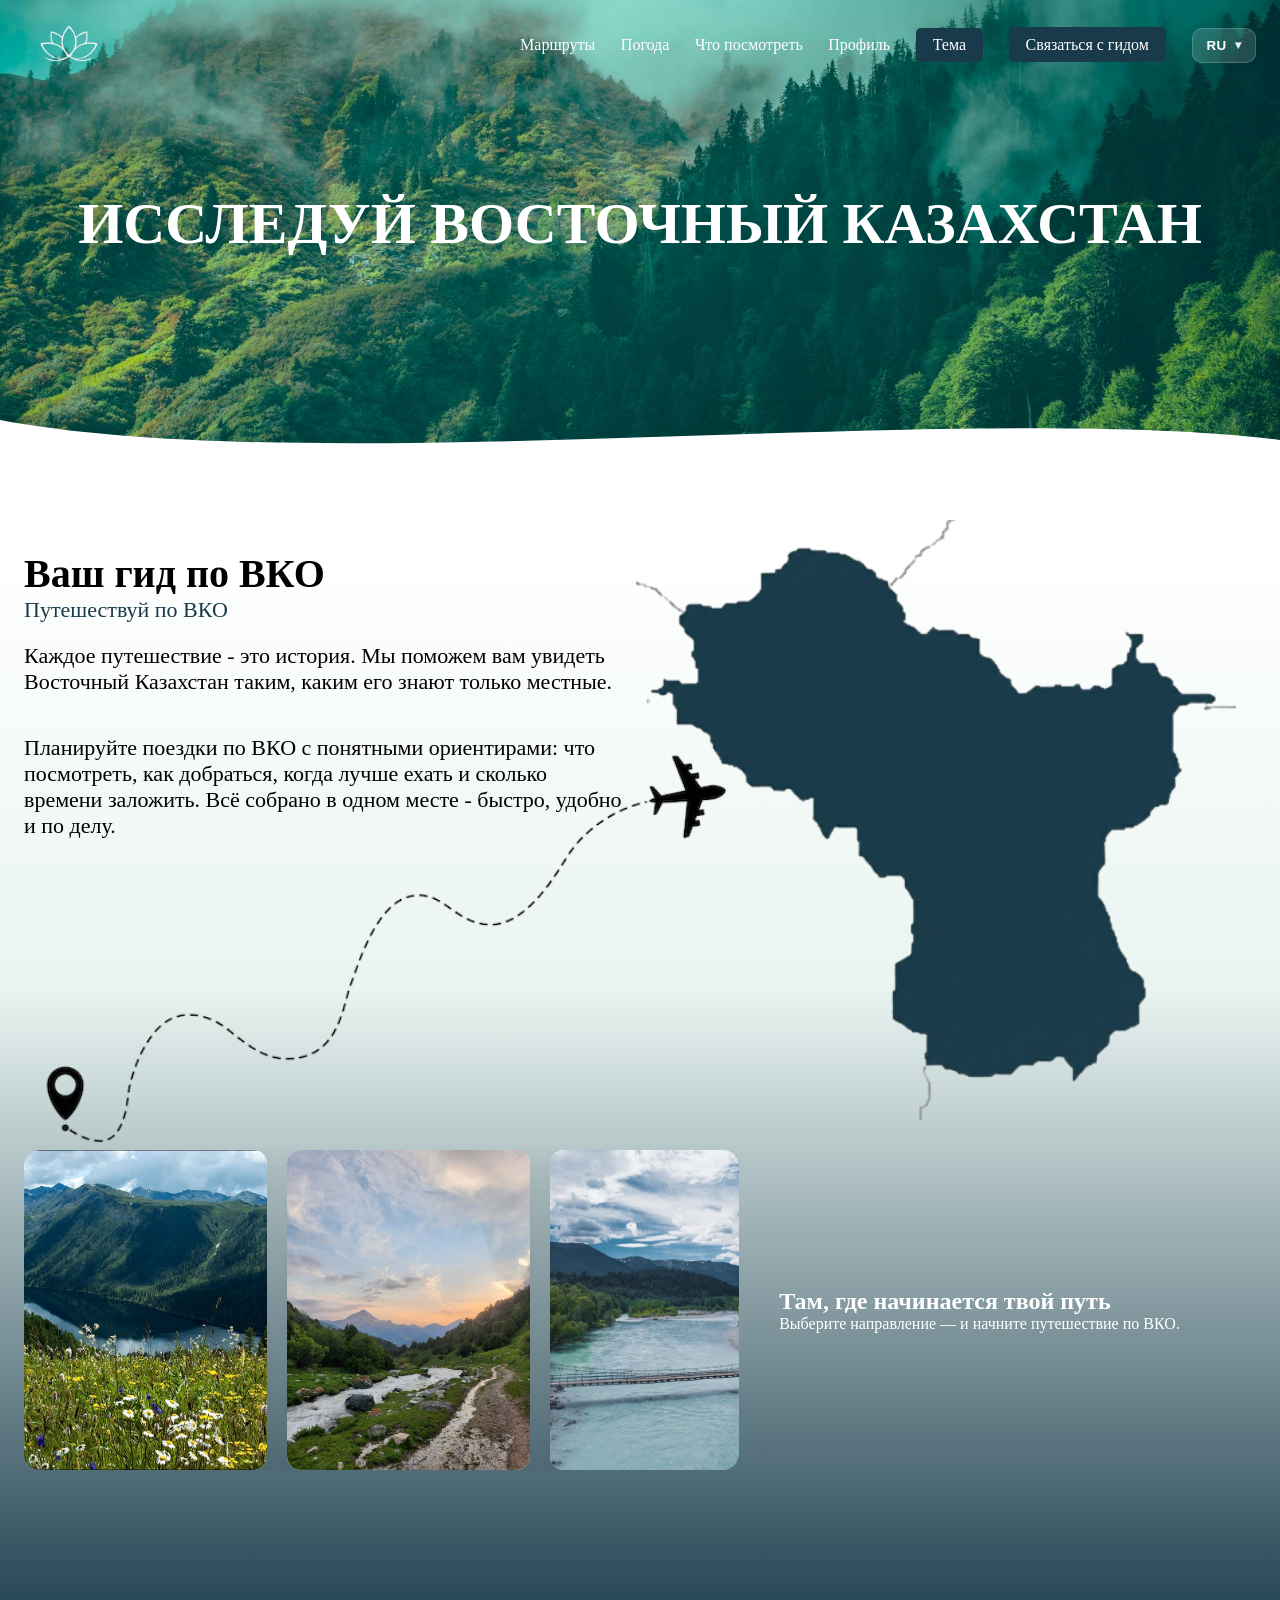
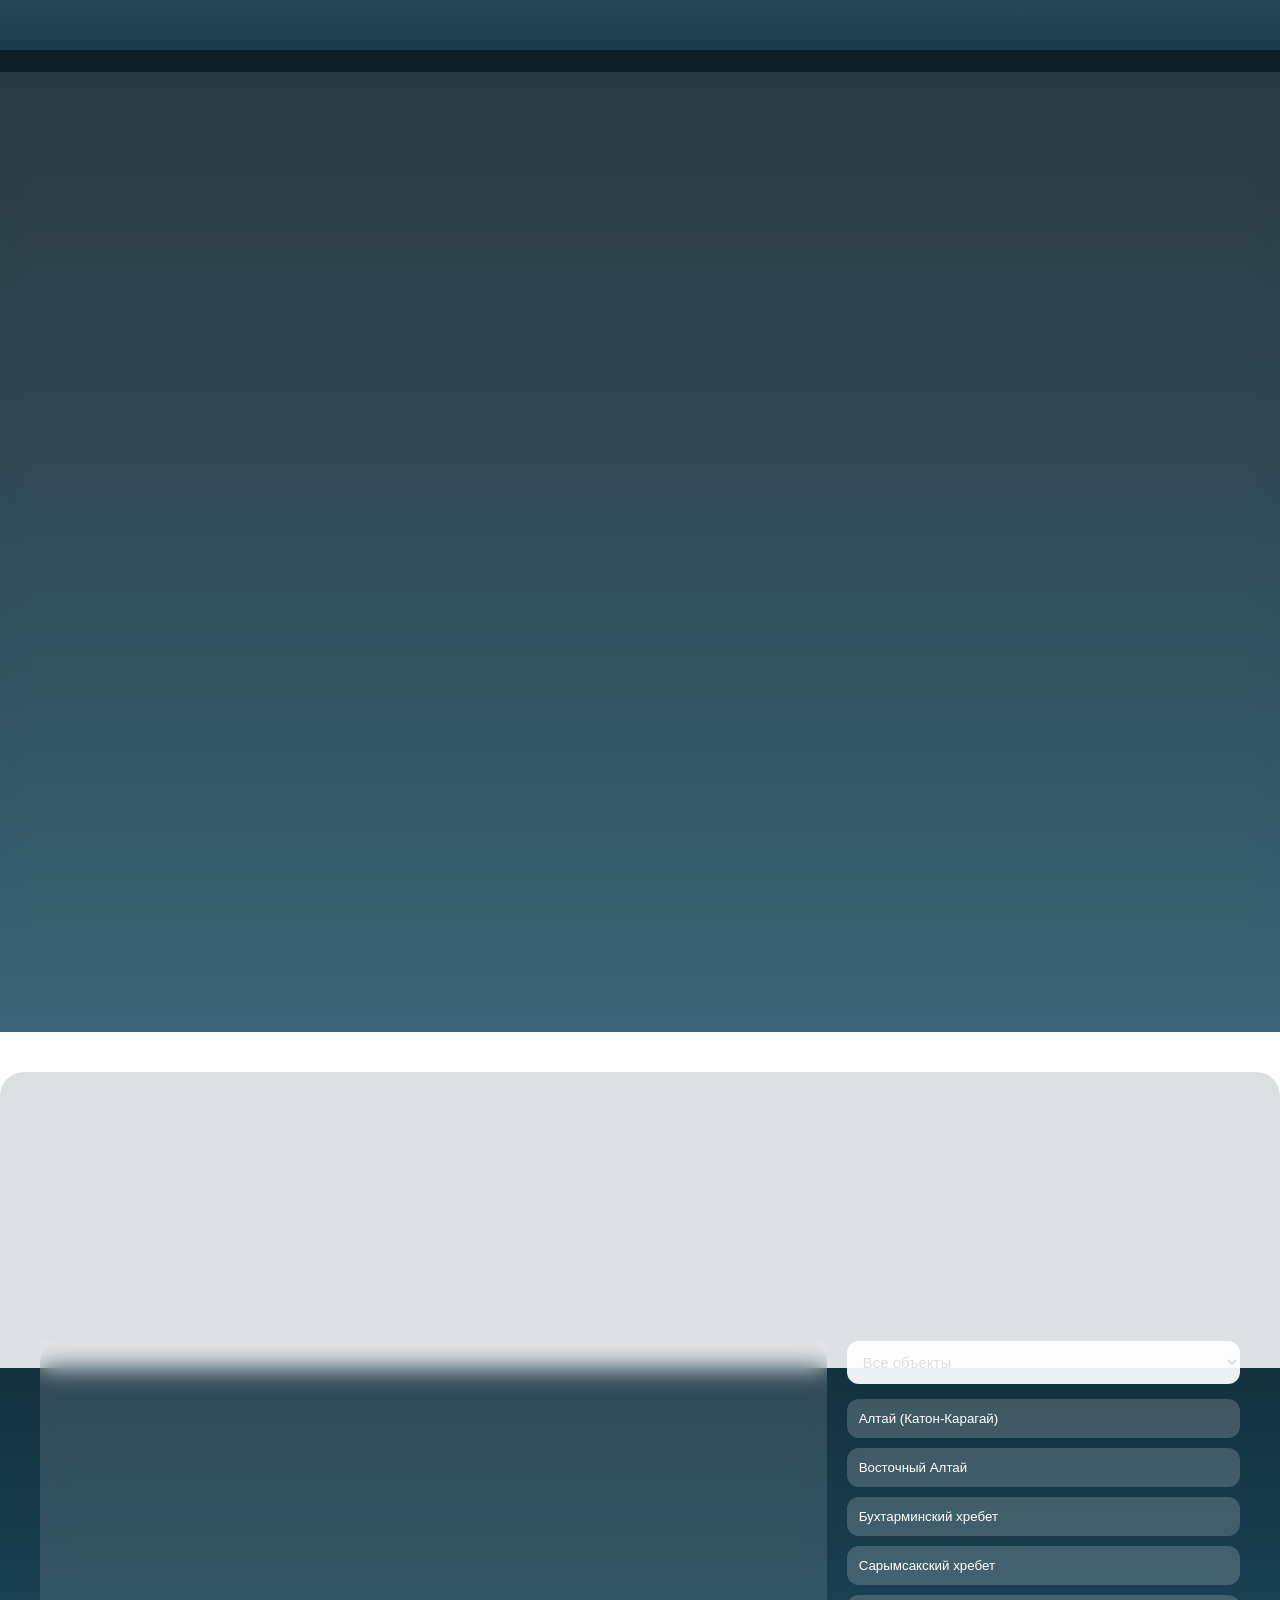
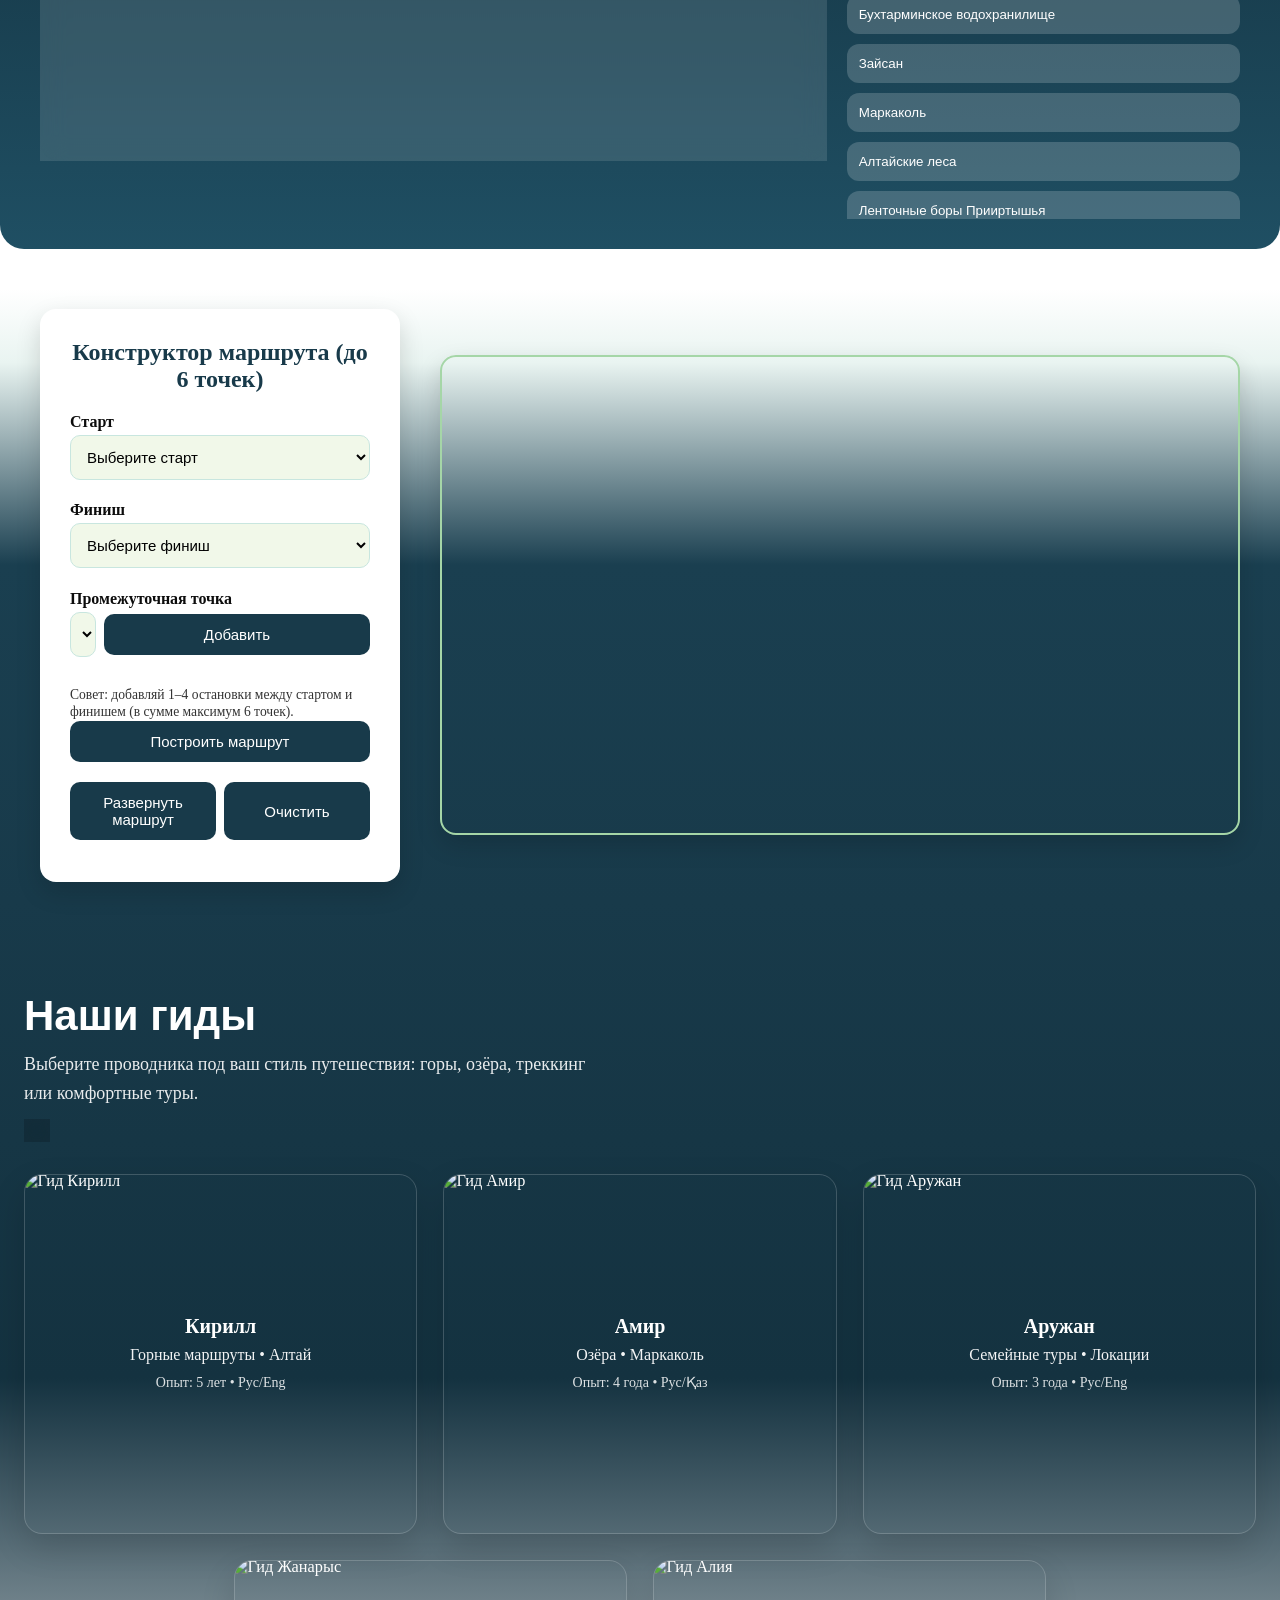
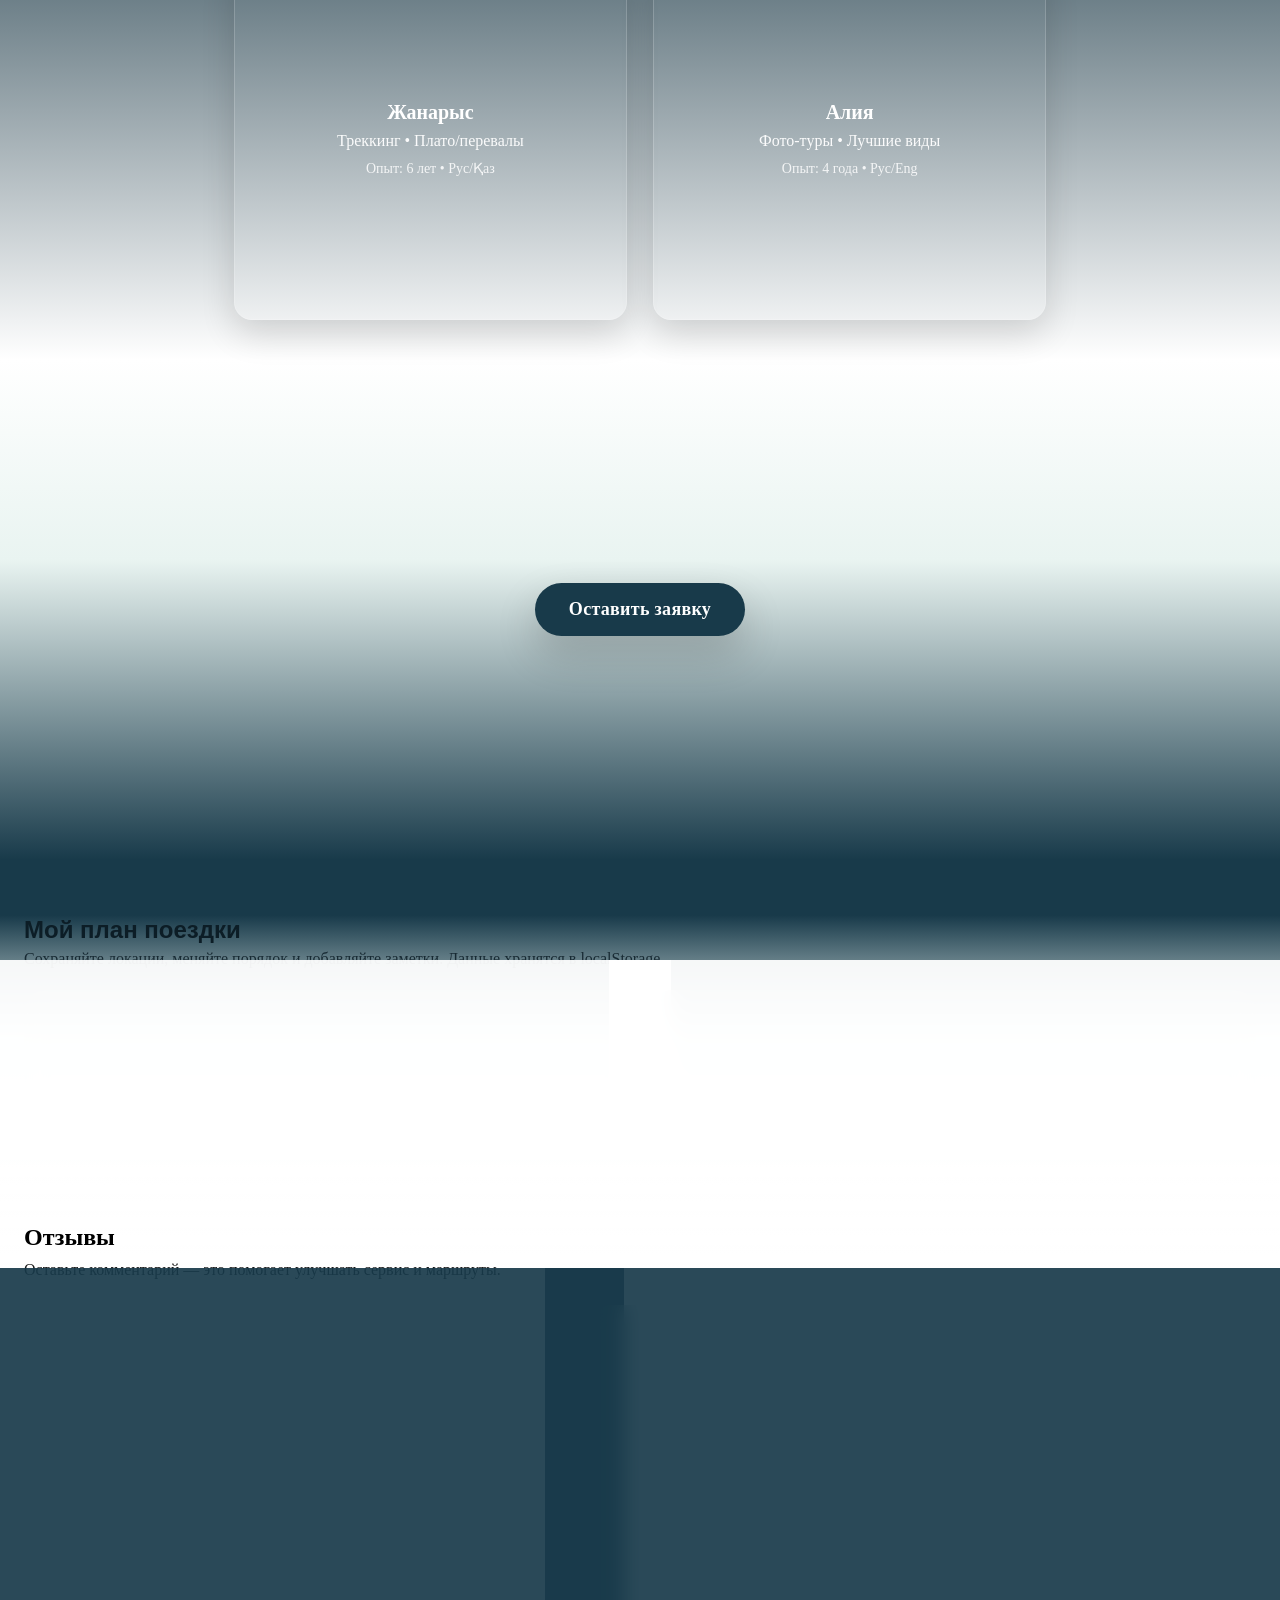
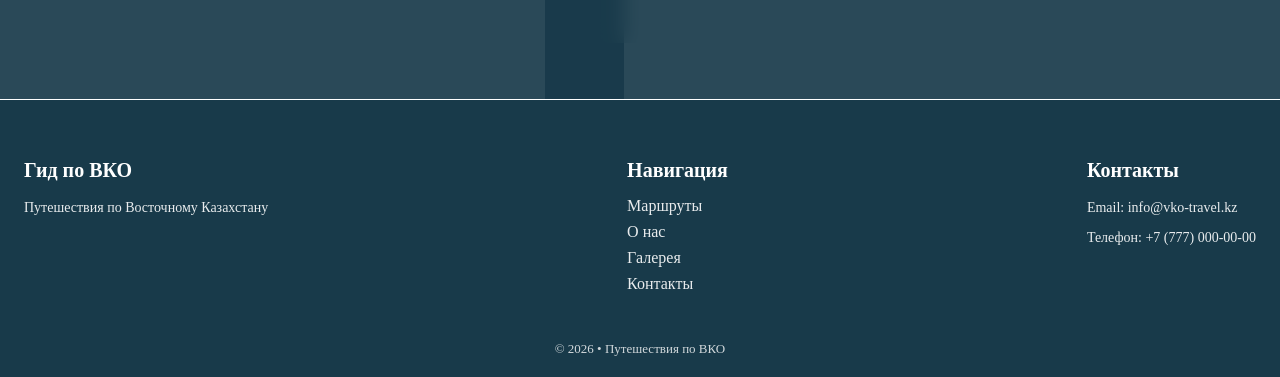
==== commit e20e76a7: "Update index_personalized.multistop.html" ====
--- a/index_personalized.multistop.html
+++ b/index_personalized.multistop.html
@@ -1173,9 +1173,9 @@
             "Катон": [49.17, 85.59],
             "Зайсан": [47.97, 84.117],
             "Маркаколь": [48.74, 85.74],
-            "Бухтарминское водохранилище": [49.0113, 83.85],
+            "Бухтарминское водохранилище": [49.63083, 83.51811],
             "Ледник Белуха": [49.8070585, 86.5899105],
-            "Алтай (Зыряновск)": [48.8315, 84.6068],
+            "Алтай (Зыряновск)": [49.72246, 84.28093],
             "Серебрянск": [49.6819, 83.2847],
             "Шемонаиха": [50.6297, 81.9065],
             "Глубокое": [50.1450, 82.3110]
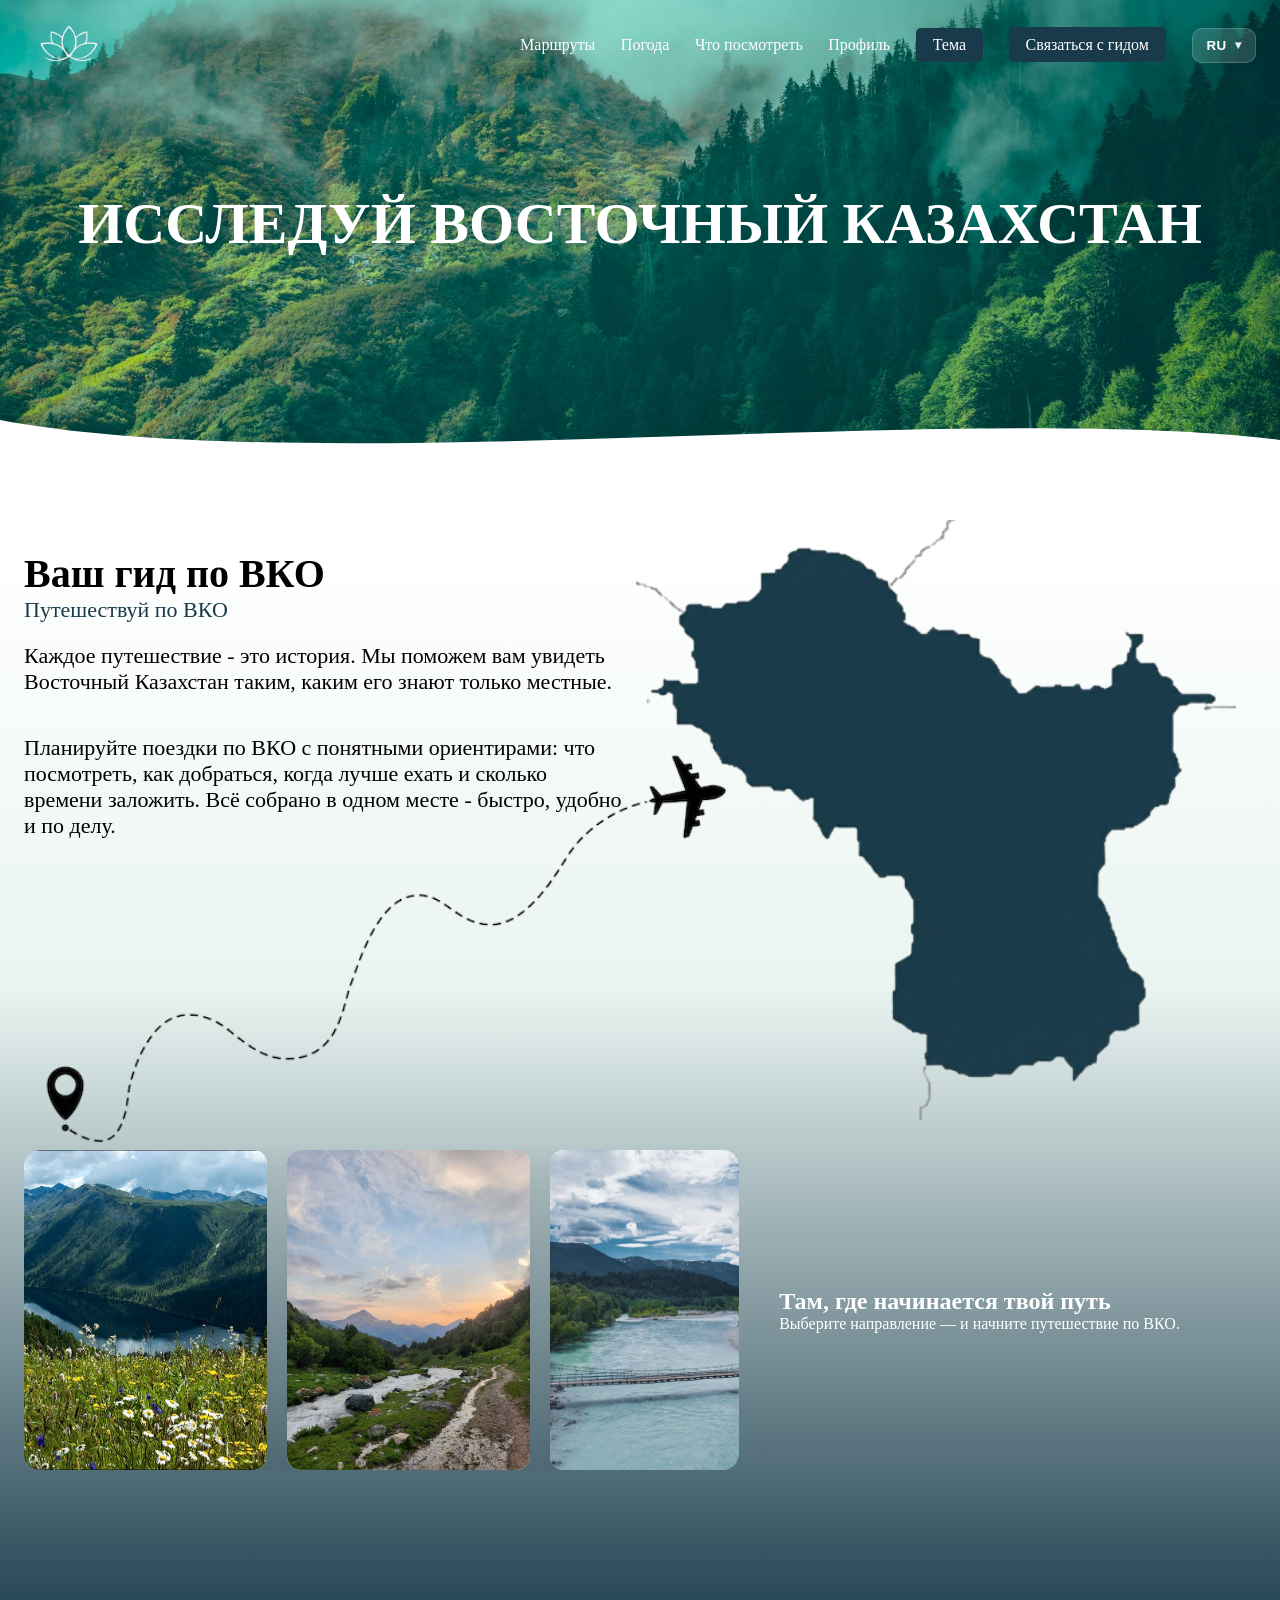
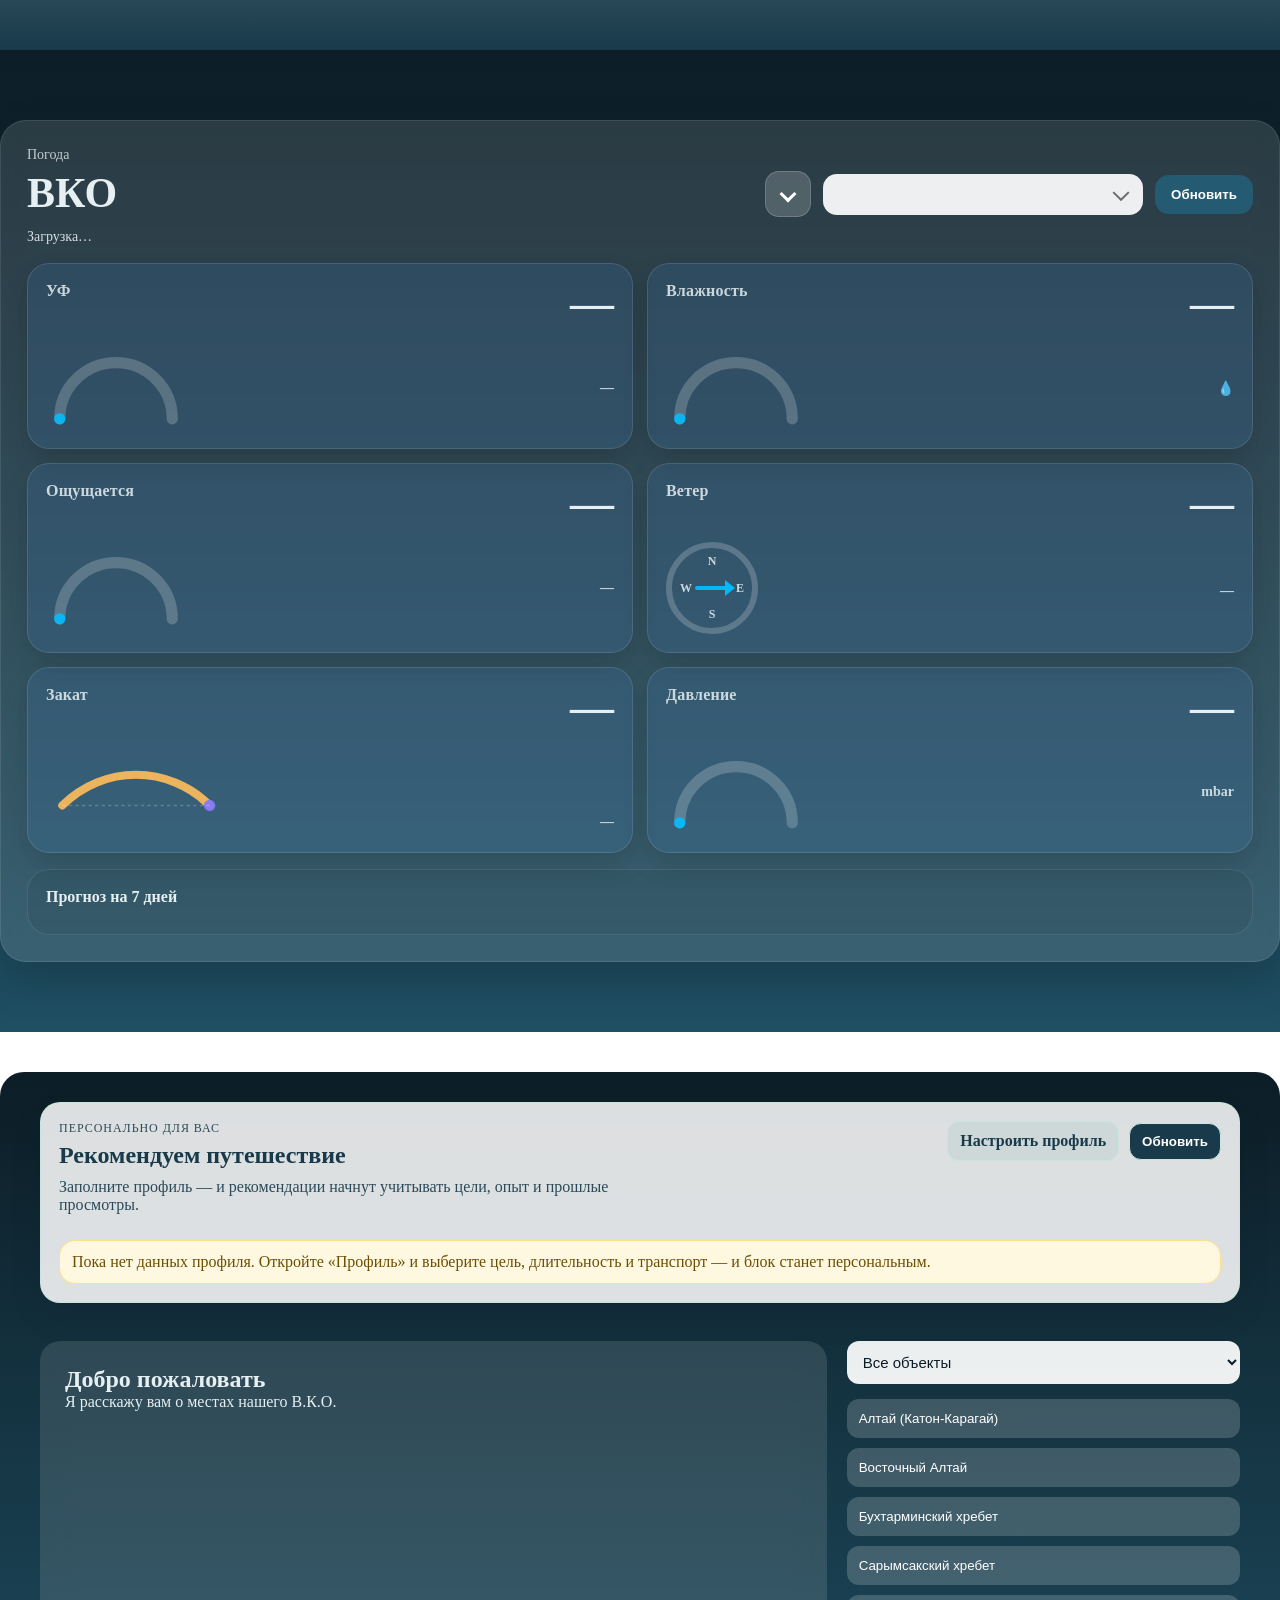
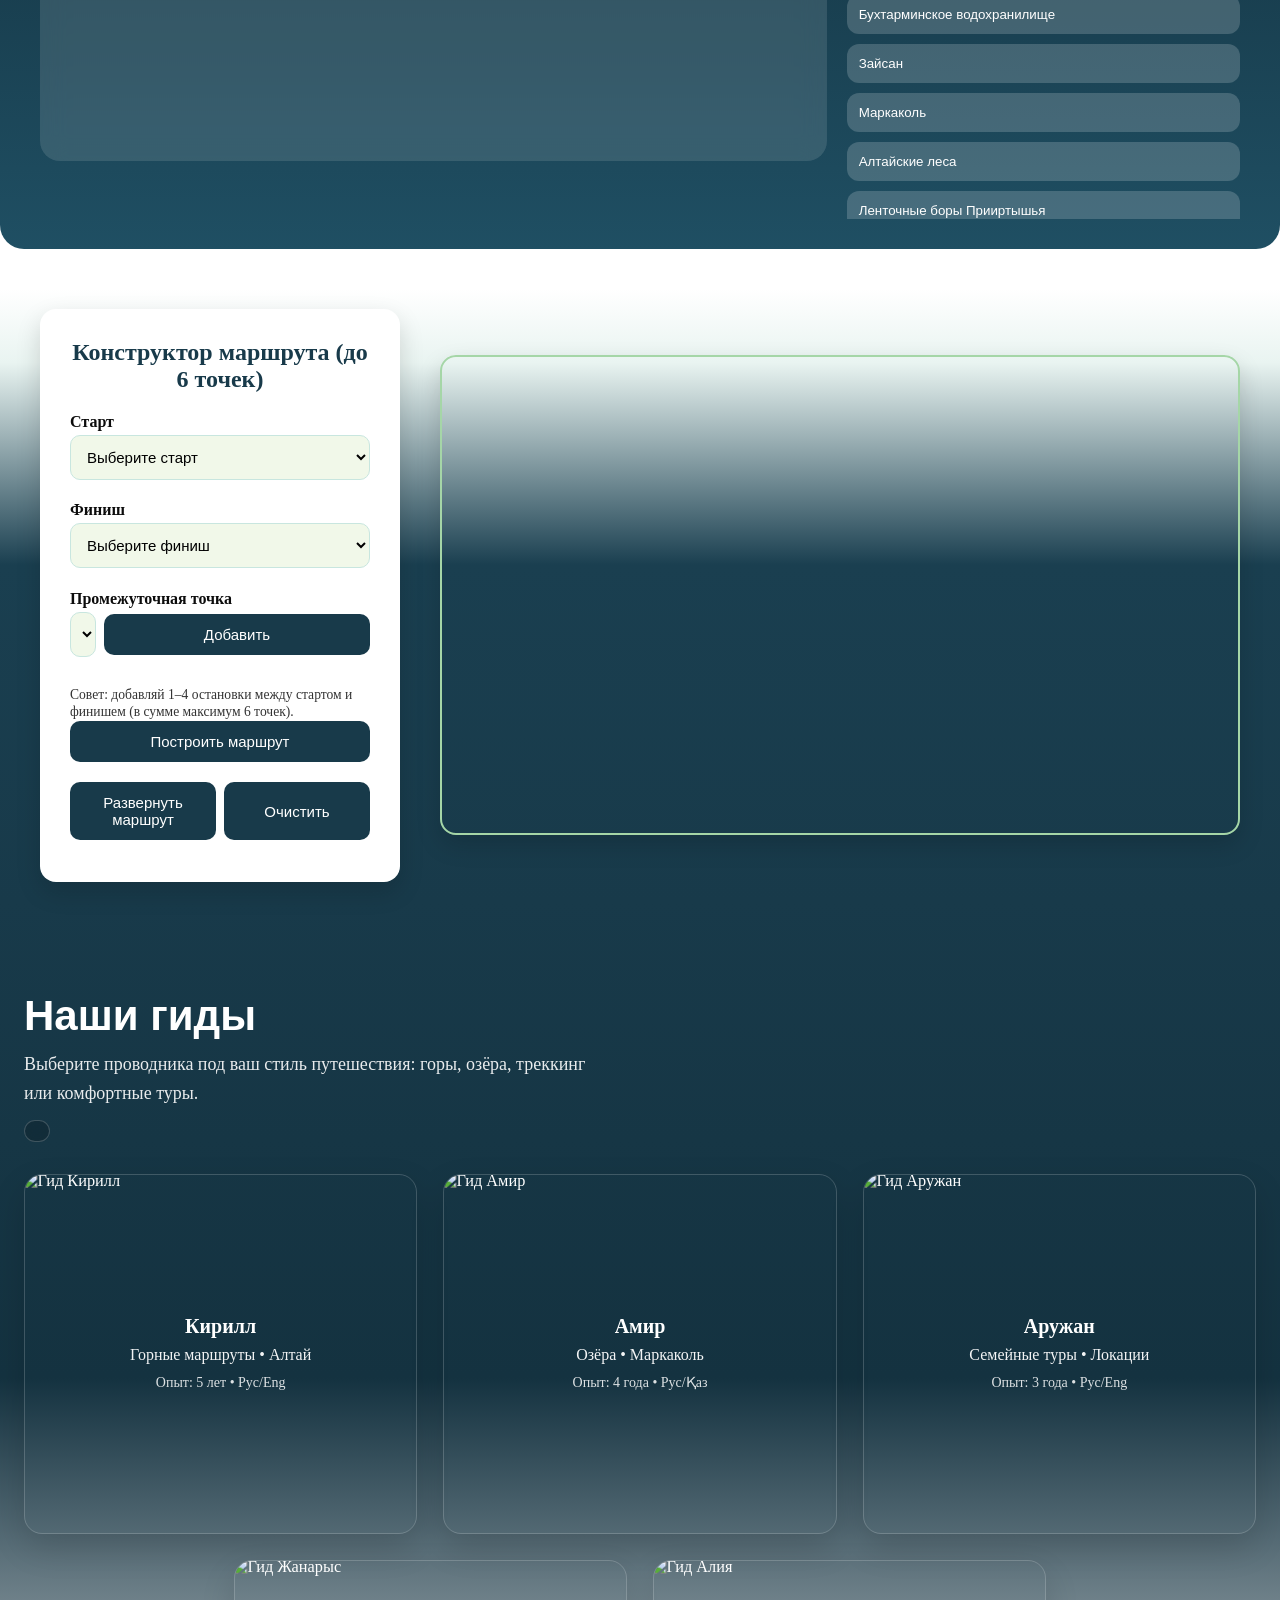
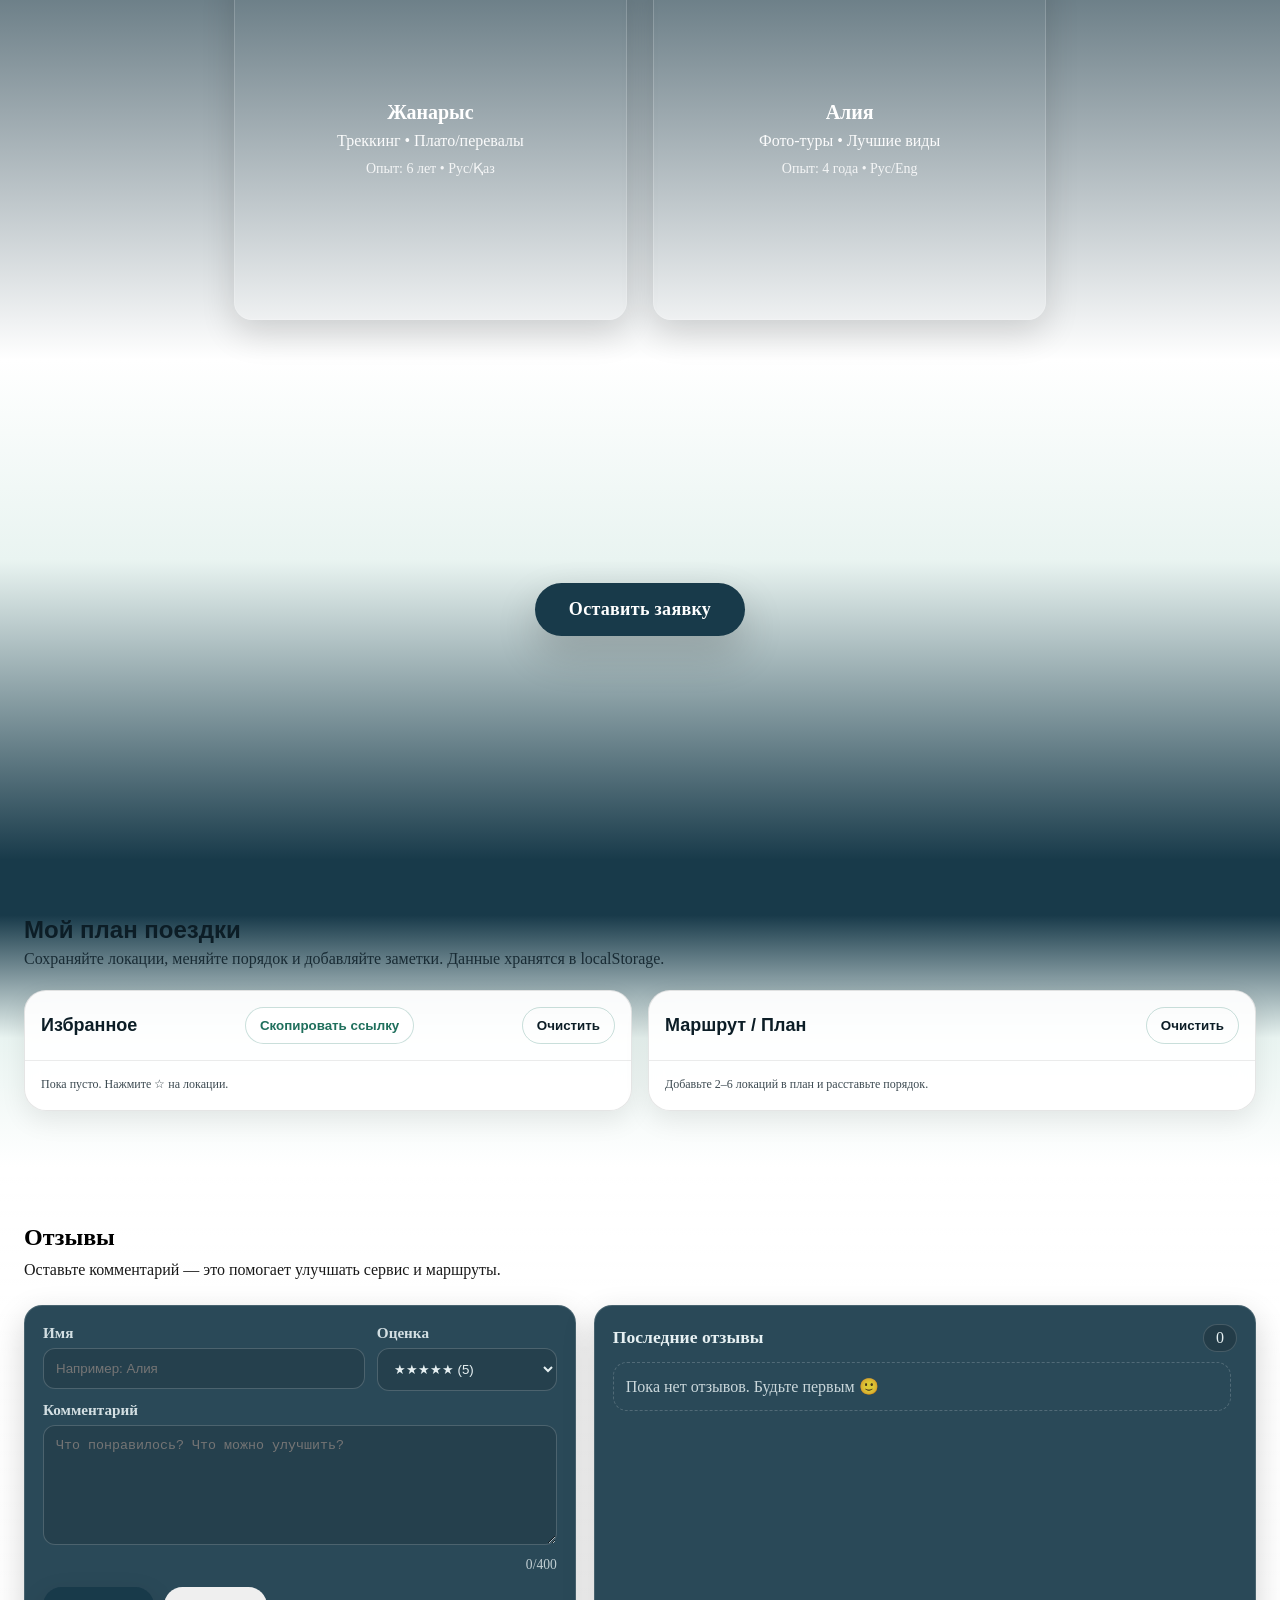
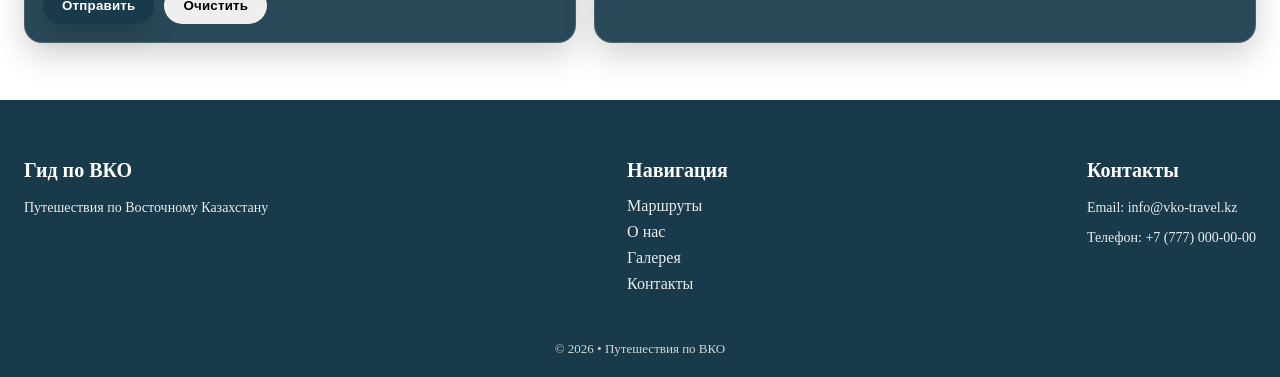
==== commit 2b752861: "Update index_personalized.multistop.html" ====
--- a/index_personalized.multistop.html
+++ b/index_personalized.multistop.html
@@ -1168,6 +1168,7 @@
 
         const routePoints = {
             "Усть-Каменогорск": [49.958791, 82.615825],
+            "Рахмановские ключи": [49.53370, 86.51060],
             "Семей": [50.41, 80.23],
             "Риддер": [50.33, 83.50],
             "Катон": [49.17, 85.59],
@@ -1426,6 +1427,7 @@
             { key: "markakol", name: "Маркаколь", lat: 48.7411, lon: 85.7777 },
             { key: "shemonaikha", name: "Шемонаиха", lat: 50.6297, lon: 81.9065 },
             { key: "glubokoe", name: "Глубокое", lat: 50.1450, lon: 82.3110 }
+             { key: "glubokoe", name: "Рахмановские ключи", lat: 49.53370, lon: 86.51060}
         ];
 
         const $region = document.getElementById("wxRegion");
